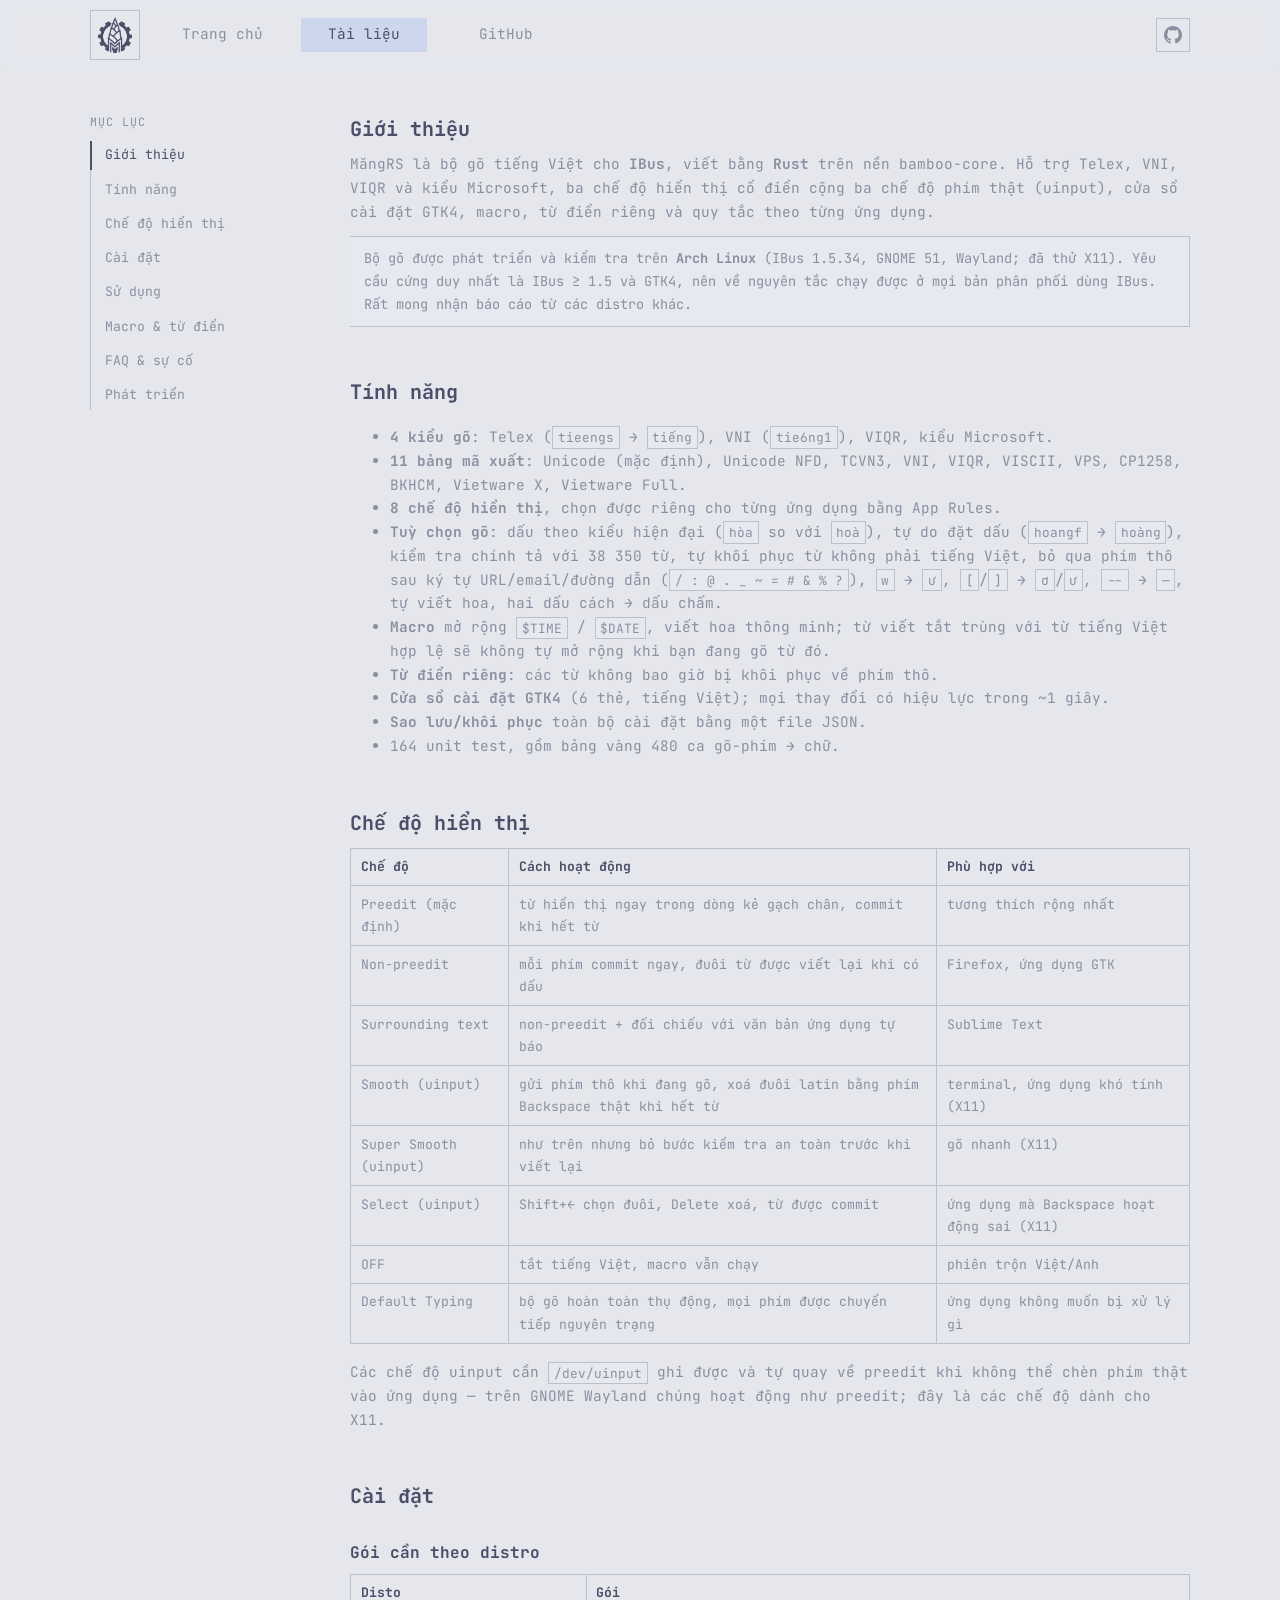
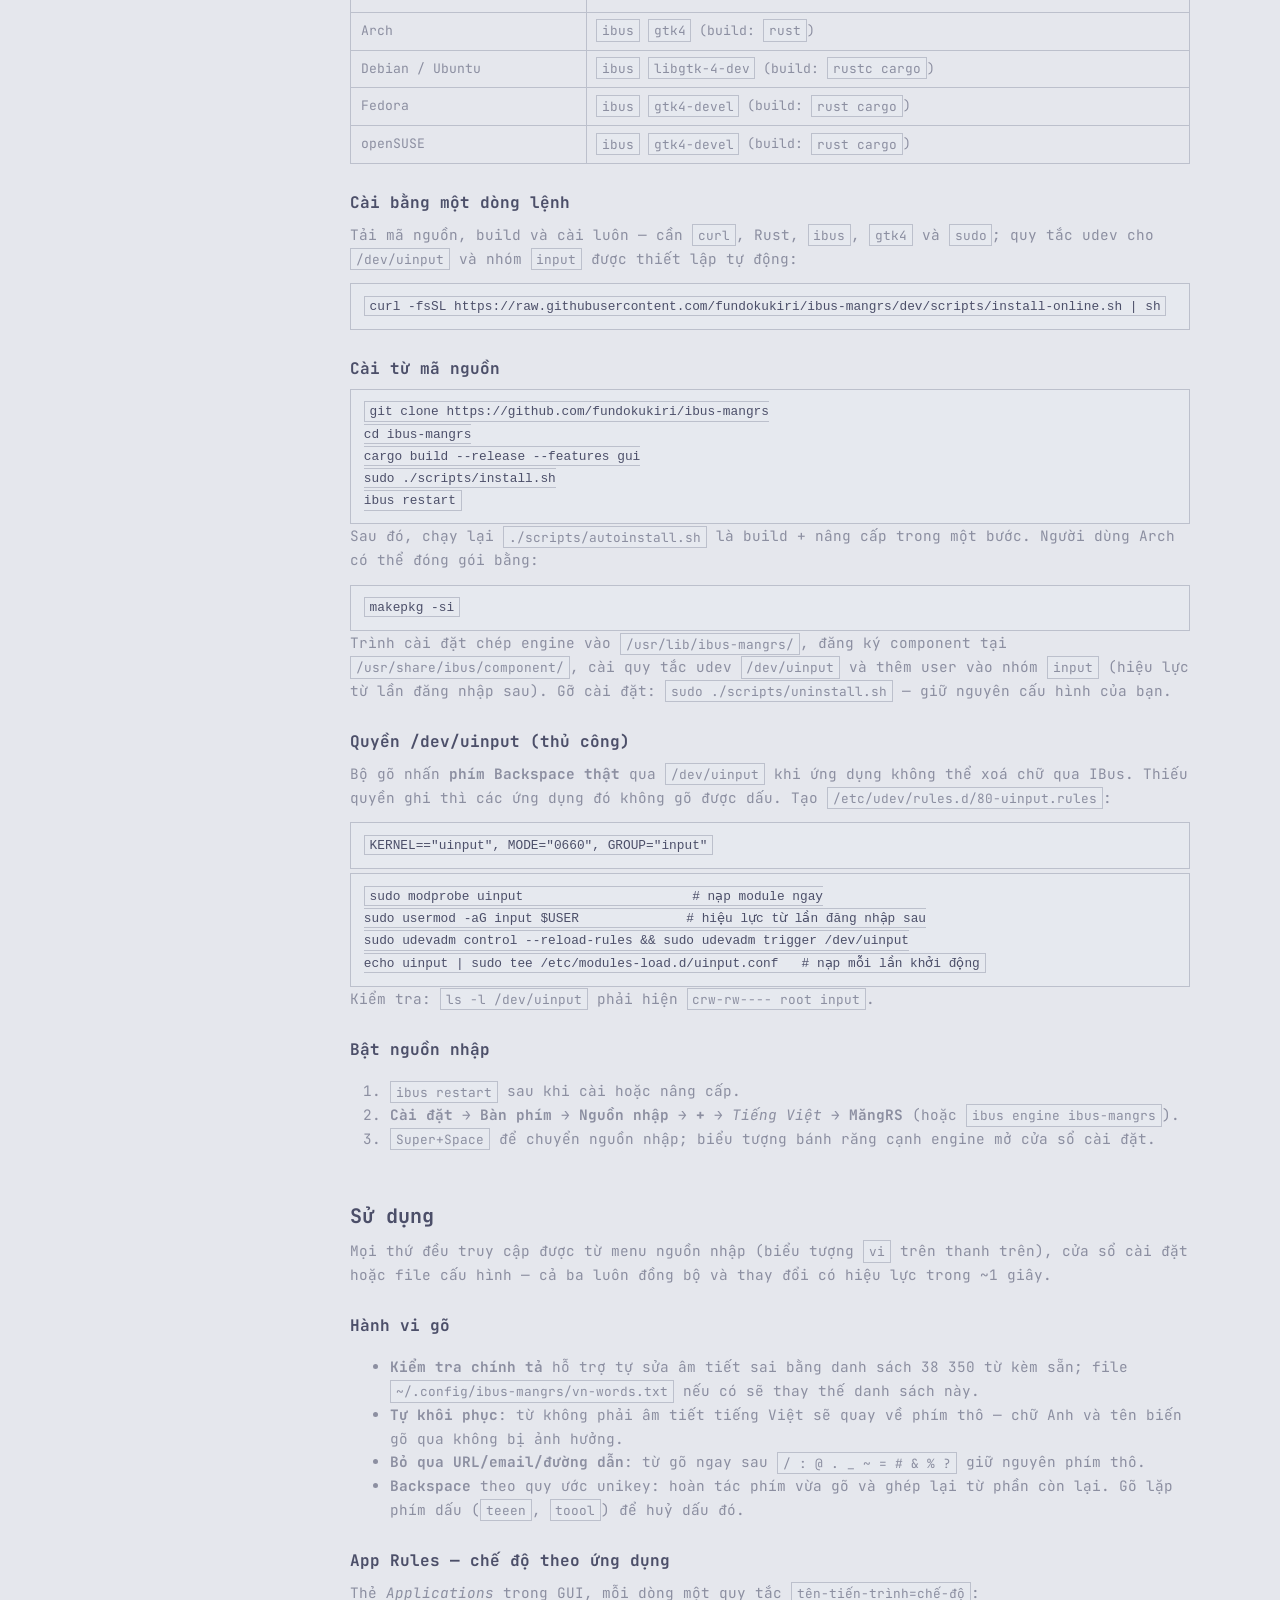
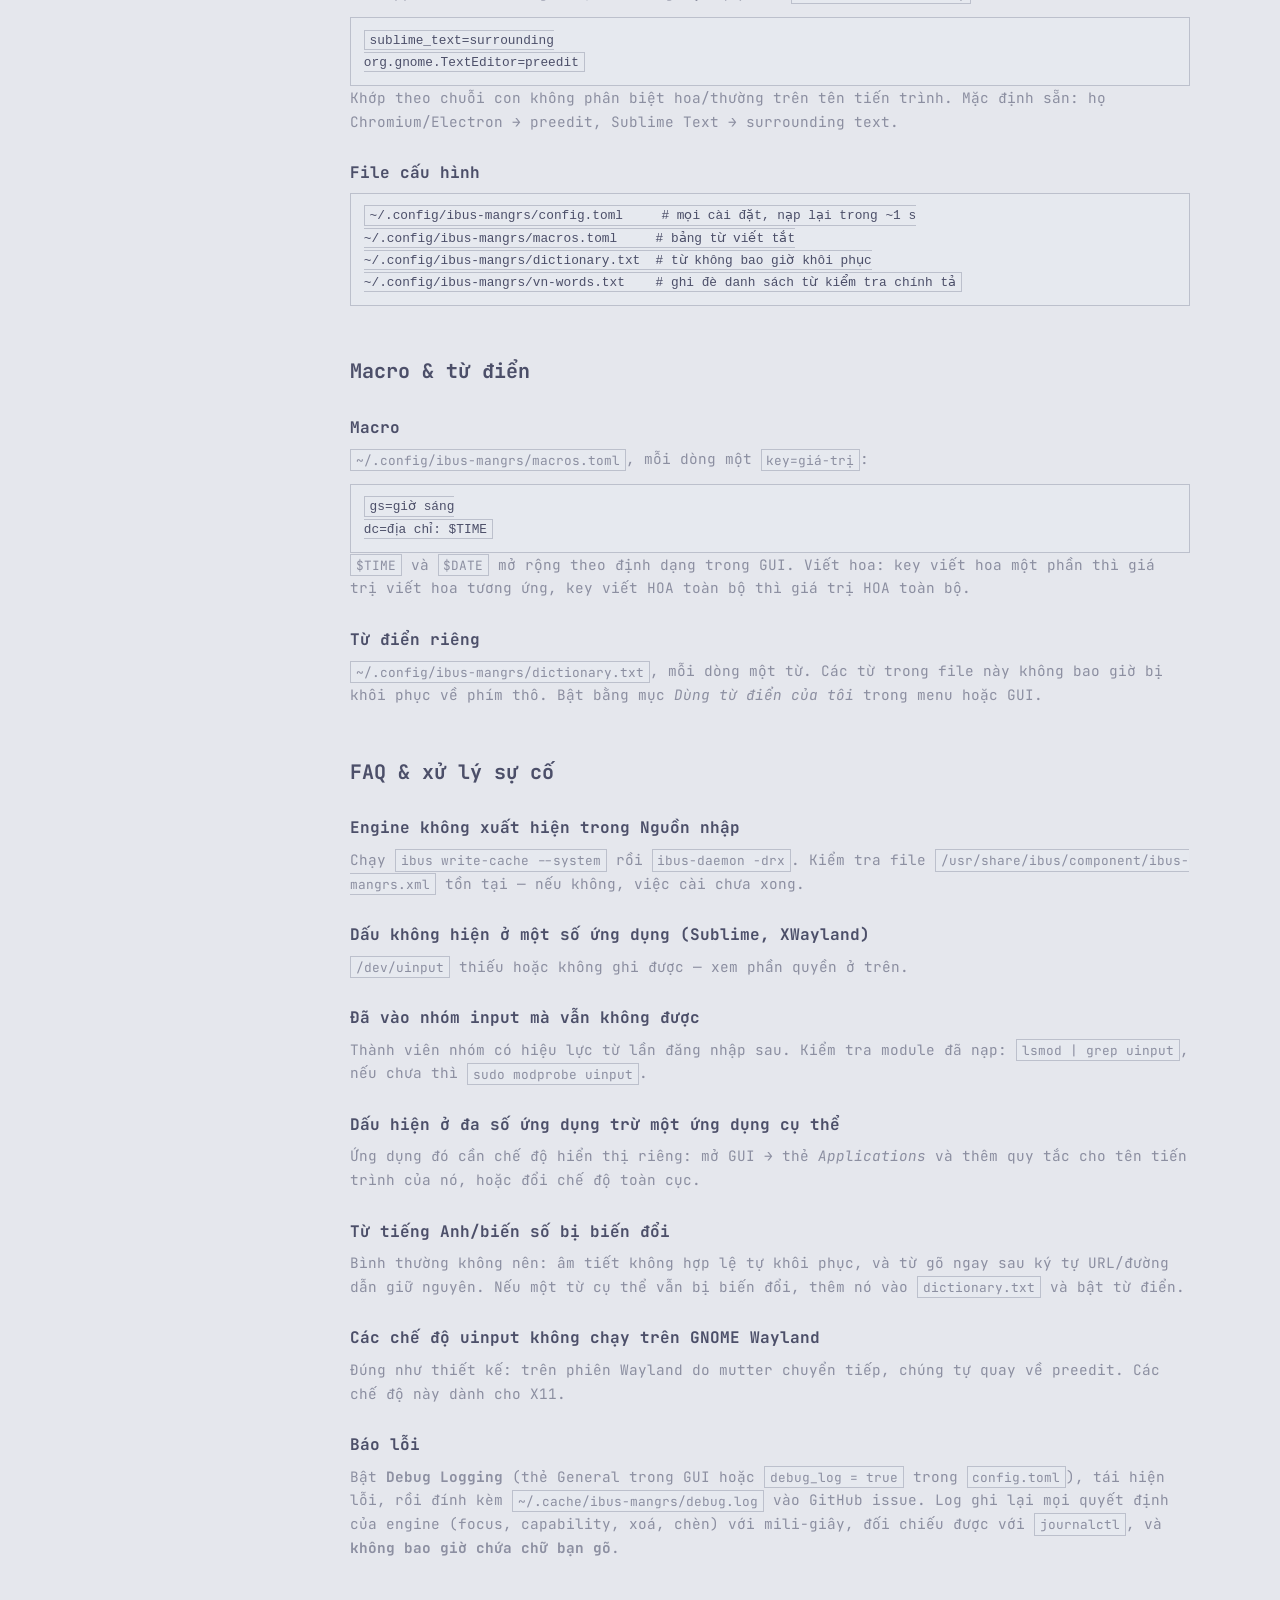
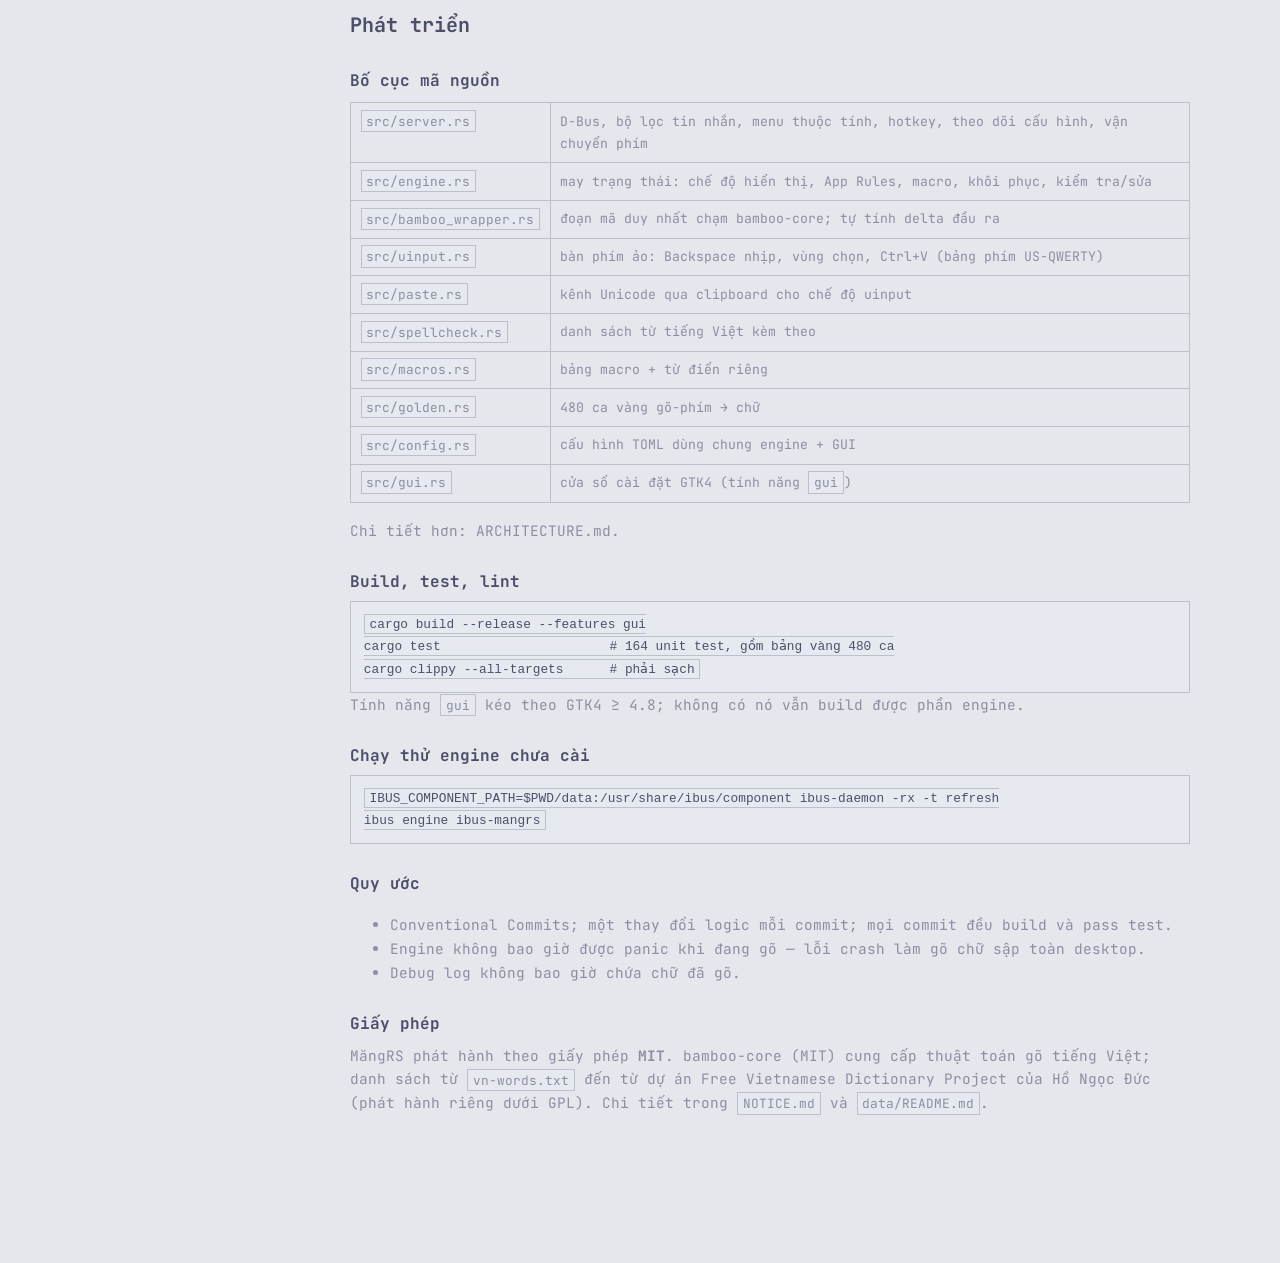
==== docs.html @ af2ea277 "Add docs page from ibus-mangrs repo documentation" ====
<!DOCTYPE html>
<html lang="vi">
<head>
  <meta charset="UTF-8">
  <meta name="viewport" content="width=device-width, initial-scale=1.0">
  <title>Tài liệu — MăngRS</title>
  <meta name="description" content="Tài liệu bộ gõ tiếng Việt MăngRS cho IBus: cài đặt, sử dụng, xử lý sự cố và phát triển.">
  <meta name="theme-color" content="#eff1f5">
  <link rel="icon" type="image/png" href="assets/img/mangrs-mark.png">
  <link rel="preconnect" href="https://fonts.googleapis.com">
  <link rel="preconnect" href="https://fonts.gstatic.com" crossorigin>
  <link href="https://fonts.googleapis.com/css2?family=JetBrains+Mono:wght@400;500;600;700&display=swap" rel="stylesheet">
  <link rel="stylesheet" href="assets/css/styles.css?v=20261031">
  <script>
    (function () {
      try {
        const key = "mangrs-theme";
        const saved = localStorage.getItem(key);
        const themes = ["tokyo-night", "catppuccin-mocha", "gruvbox", "nord", "rose-pine", "catppuccin-latte"];
        let theme = saved || "catppuccin-latte";
        if (!themes.includes(theme)) theme = "catppuccin-latte";
        document.documentElement.classList.add("js");
        document.documentElement.setAttribute("data-theme", theme);
        const meta = document.querySelector('meta[name="theme-color"]');
        const map = { "tokyo-night": "#20232b", "catppuccin-mocha": "#1e1e2e", "gruvbox": "#282828", "nord": "#2e3440", "rose-pine": "#191724", "catppuccin-latte": "#eff1f5" };
        if (meta) meta.setAttribute("content", map[theme] || "#eff1f5");
      } catch (e) { }
    })();
  </script>
  <style>
    .docs-body {
      display: grid;
      grid-template-columns: 220px minmax(0, 1fr);
      gap: 2.5rem;
      align-items: start;
    }

    .docs-toc {
      position: sticky;
      top: 5.5rem;
      font-size: 0.82rem;
    }

    .docs-toc-title {
      margin: 0 0 0.6rem;
      color: var(--muted);
      font-size: 0.72rem;
      text-transform: uppercase;
      letter-spacing: 0.08em;
    }

    .docs-toc ul {
      list-style: none;
      margin: 0;
      padding: 0;
      display: grid;
      gap: 0.35rem;
      border-left: 1px solid var(--border);
    }

    .docs-toc a {
      display: block;
      padding: 0.2rem 0 0.2rem 0.8rem;
      color: var(--muted);
      text-decoration: none;
      border-left: 2px solid transparent;
      margin-left: -1px;
    }

    .docs-toc a:hover,
    .docs-toc a.active {
      color: var(--text);
      border-left-color: var(--text);
    }

    .docs-content {
      min-width: 0;
    }

    .docs-content section {
      margin: 0 0 3rem;
      scroll-margin-top: 5rem;
    }

    .docs-content h2 {
      margin: 0 0 0.4rem;
      font-size: 1.25rem;
    }

    .docs-content h3 {
      margin: 1.6rem 0 0.4rem;
      font-size: 1rem;
    }

    .docs-content p {
      margin: 0 0 0.8rem;
      color: var(--muted);
      font-size: 0.9rem;
      line-height: 1.65;
    }

    .docs-content li {
      color: var(--muted);
      font-size: 0.9rem;
      line-height: 1.65;
    }

    .docs-content strong { color: var(--text); }
    .docs-content code {
      font-family: inherit;
      font-size: 0.8rem;
      padding: 0.1rem 0.3rem;
      border: 1px solid var(--border);
      background: var(--surface);
    }

    .docs-table {
      width: 100%;
      border-collapse: collapse;
      font-size: 0.82rem;
      margin: 0.5rem 0 1rem;
    }

    .docs-table th,
    .docs-table td {
      border: 1px solid var(--border);
      padding: 0.45rem 0.6rem;
      text-align: left;
      vertical-align: top;
    }

    .docs-table th { color: var(--text); }
    .docs-table td { color: var(--muted); }

    .docs-note {
      border: 1px solid var(--border);
      border-left: 3px solid var(--text);
      background: var(--surface);
      padding: 0.6rem 0.9rem;
      font-size: 0.85rem;
      color: var(--muted);
      margin: 0.5rem 0 1rem;
    }

    @media (max-width: 860px) {
      .docs-body { grid-template-columns: 1fr; }
      .docs-toc { position: static; }
    }
  </style>
</head>

<body>
  <header class="hero-header">
    <div class="hero-container header-row">
      <div class="header-left">
        <a class="logo-square" href="index.html" aria-label="MăngRS home">
          <span class="logo-mark" role="img" aria-label="MăngRS logo"></span>
        </a>
        <nav class="hero-nav mono">
          <a href="index.html">Trang chủ</a>
          <a href="docs.html" class="active">Tài liệu</a>
          <a href="https://github.com/fundokukiri/ibus-mangrs" target="_blank" rel="noopener">GitHub</a>
        </nav>
      </div>
      <div class="header-right">
        <a class="icon-btn" href="https://github.com/fundokukiri/ibus-mangrs" target="_blank" rel="noopener" aria-label="GitHub">
          <svg width="18" height="18" viewBox="0 0 24 24" fill="currentColor">
            <path d="M12 0c-6.626 0-12 5.373-12 12 0 5.302 3.438 9.8 8.207 11.387.599.111.793-.261.793-.577v-2.234c-3.338.726-4.033-1.416-4.033-1.416-.546-1.387-1.333-1.756-1.333-1.756-1.089-.745.083-.729.083-.729 1.205.084 1.839 1.237 1.839 1.237 1.07 1.834 2.807 1.304 3.492.997.107-.775.418-1.305.762-1.604-2.665-.305-5.467-1.334-5.467-5.931 0-1.311.469-2.381 1.236-3.221-.124-.303-.535-1.524.117-3.176 0 0 1.008-.322 3.301 1.23.957-.266 1.983-.399 3.003-.404 1.02.005 2.047.138 3.006.404 2.291-1.552 3.297-1.23 3.297-1.23.653 1.653.242 2.874.118 3.176.77.84 1.235 1.911 1.235 3.221 0 4.609-2.807 5.624-5.479 5.921.43.372.823 1.102.823 2.222v3.293c0 .319.192.694.801.576 4.765-1.589 8.199-6.086 8.199-11.386 0-6.627-5.373-12-12-12z"/>
          </svg>
        </a>
      </div>
    </div>
  </header>

  <main class="section">
    <div class="container docs-body">
      <aside class="docs-toc mono">
        <p class="docs-toc-title">Mục lục</p>
        <ul id="docsToc">
          <li><a href="#gioi-thieu">Giới thiệu</a></li>
          <li><a href="#tinh-nang">Tính năng</a></li>
          <li><a href="#che-do-hien-thi">Chế độ hiển thị</a></li>
          <li><a href="#cai-dat">Cài đặt</a></li>
          <li><a href="#su-dung">Sử dụng</a></li>
          <li><a href="#macro-tu-dien">Macro &amp; từ điển</a></li>
          <li><a href="#faq">FAQ &amp; sự cố</a></li>
          <li><a href="#phat-trien">Phát triển</a></li>
        </ul>
      </aside>

      <div class="docs-content">
        <section id="gioi-thieu">
          <h2>Giới thiệu</h2>
          <p>MăngRS là bộ gõ tiếng Việt cho <strong>IBus</strong>, viết bằng <strong>Rust</strong> trên nền
          <a href="https://crates.io/crates/bamboo-core" target="_blank" rel="noopener">bamboo-core</a>. Hỗ trợ Telex, VNI,
          VIQR và kiểu Microsoft, ba chế độ hiển thị cổ điển cộng ba chế độ phím thật (uinput), cửa sổ cài đặt GTK4,
          macro, từ điển riêng và quy tắc theo từng ứng dụng.</p>
          <div class="docs-note">Bộ gõ được phát triển và kiểm tra trên <strong>Arch Linux</strong> (IBus 1.5.34,
          GNOME 51, Wayland; đã thử X11). Yêu cầu cứng duy nhất là IBus ≥ 1.5 và GTK4, nên về nguyên tắc chạy được
          ở mọi bản phân phối dùng IBus. Rất mong nhận báo cáo từ các distro khác.</div>
        </section>

        <section id="tinh-nang">
          <h2>Tính năng</h2>
          <ul>
            <li><strong>4 kiểu gõ</strong>: Telex (<code>tieengs</code> → <code>tiếng</code>), VNI (<code>tie6ng1</code>), VIQR, kiểu Microsoft.</li>
            <li><strong>11 bảng mã xuất</strong>: Unicode (mặc định), Unicode NFD, TCVN3, VNI, VIQR, VISCII, VPS, CP1258, BKHCM, Vietware X, Vietware Full.</li>
            <li><strong>8 chế độ hiển thị</strong>, chọn được riêng cho từng ứng dụng bằng App Rules.</li>
            <li><strong>Tuỳ chọn gõ</strong>: dấu theo kiểu hiện đại (<code>hòa</code> so với <code>hoà</code>), tự do đặt dấu (<code>hoangf</code> → <code>hoàng</code>), kiểm tra chính tả với 38 350 từ, tự khôi phục từ không phải tiếng Việt, bỏ qua phím thô sau ký tự URL/email/đường dẫn (<code>/ : @ . _ ~ = # &amp; % ?</code>), <code>w</code> → <code>ư</code>, <code>[</code>/<code>]</code> → <code>ơ</code>/<code>ư</code>, <code>--</code> → <code>—</code>, tự viết hoa, hai dấu cách → dấu chấm.</li>
            <li><strong>Macro</strong> mở rộng <code>$TIME</code> / <code>$DATE</code>, viết hoa thông minh; từ viết tắt trùng với từ tiếng Việt hợp lệ sẽ không tự mở rộng khi bạn đang gõ từ đó.</li>
            <li><strong>Từ điển riêng</strong>: các từ không bao giờ bị khôi phục về phím thô.</li>
            <li><strong>Cửa sổ cài đặt GTK4</strong> (6 thẻ, tiếng Việt); mọi thay đổi có hiệu lực trong ~1 giây.</li>
            <li><strong>Sao lưu/khôi phục</strong> toàn bộ cài đặt bằng một file JSON.</li>
            <li>164 unit test, gồm bảng vàng 480 ca gõ-phím → chữ.</li>
          </ul>
        </section>

        <section id="che-do-hien-thi">
          <h2>Chế độ hiển thị</h2>
          <table class="docs-table">
            <tr><th>Chế độ</th><th>Cách hoạt động</th><th>Phù hợp với</th></tr>
            <tr><td>Preedit (mặc định)</td><td>từ hiển thị ngay trong dòng kẻ gạch chân, commit khi hết từ</td><td>tương thích rộng nhất</td></tr>
            <tr><td>Non-preedit</td><td>mỗi phím commit ngay, đuôi từ được viết lại khi có dấu</td><td>Firefox, ứng dụng GTK</td></tr>
            <tr><td>Surrounding text</td><td>non-preedit + đối chiếu với văn bản ứng dụng tự báo</td><td>Sublime Text</td></tr>
            <tr><td>Smooth (uinput)</td><td>gửi phím thô khi đang gõ, xoá đuôi latin bằng phím Backspace thật khi hết từ</td><td>terminal, ứng dụng khó tính (X11)</td></tr>
            <tr><td>Super Smooth (uinput)</td><td>như trên nhưng bỏ bước kiểm tra an toàn trước khi viết lại</td><td>gõ nhanh (X11)</td></tr>
            <tr><td>Select (uinput)</td><td>Shift+← chọn đuôi, Delete xoá, từ được commit</td><td>ứng dụng mà Backspace hoạt động sai (X11)</td></tr>
            <tr><td>OFF</td><td>tắt tiếng Việt, macro vẫn chạy</td><td>phiên trộn Việt/Anh</td></tr>
            <tr><td>Default Typing</td><td>bộ gõ hoàn toàn thụ động, mọi phím được chuyển tiếp nguyên trạng</td><td>ứng dụng không muốn bị xử lý gì</td></tr>
          </table>
          <p>Các chế độ uinput cần <code>/dev/uinput</code> ghi được và tự quay về preedit khi không thể chèn phím thật
          vào ứng dụng — trên GNOME Wayland chúng hoạt động như preedit; đây là các chế độ dành cho X11.</p>
        </section>

        <section id="cai-dat">
          <h2>Cài đặt</h2>

          <h3>Gói cần theo distro</h3>
          <table class="docs-table">
            <tr><th>Disto</th><th>Gói</th></tr>
            <tr><td>Arch</td><td><code>ibus</code> <code>gtk4</code> (build: <code>rust</code>)</td></tr>
            <tr><td>Debian / Ubuntu</td><td><code>ibus</code> <code>libgtk-4-dev</code> (build: <code>rustc cargo</code>)</td></tr>
            <tr><td>Fedora</td><td><code>ibus</code> <code>gtk4-devel</code> (build: <code>rust cargo</code>)</td></tr>
            <tr><td>openSUSE</td><td><code>ibus</code> <code>gtk4-devel</code> (build: <code>rust cargo</code>)</td></tr>
          </table>

          <h3>Cài bằng một dòng lệnh</h3>
          <p>Tải mã nguồn, build và cài luôn — cần <code>curl</code>, Rust, <code>ibus</code>, <code>gtk4</code> và
          <code>sudo</code>; quy tắc udev cho <code>/dev/uinput</code> và nhóm <code>input</code> được thiết lập tự động:</p>
          <pre class="install-code"><code>curl -fsSL https://raw.githubusercontent.com/fundokukiri/ibus-mangrs/dev/scripts/install-online.sh | sh</code></pre>

          <h3>Cài từ mã nguồn</h3>
          <pre class="install-code"><code>git clone https://github.com/fundokukiri/ibus-mangrs
cd ibus-mangrs
cargo build --release --features gui
sudo ./scripts/install.sh
ibus restart</code></pre>
          <p>Sau đó, chạy lại <code>./scripts/autoinstall.sh</code> là build + nâng cấp trong một bước. Người dùng Arch
          có thể đóng gói bằng:</p>
          <pre class="install-code"><code>makepkg -si</code></pre>
          <p>Trình cài đặt chép engine vào <code>/usr/lib/ibus-mangrs/</code>, đăng ký component tại
          <code>/usr/share/ibus/component/</code>, cài quy tắc udev <code>/dev/uinput</code> và thêm user vào nhóm
          <code>input</code> (hiệu lực từ lần đăng nhập sau). Gỡ cài đặt: <code>sudo ./scripts/uninstall.sh</code> —
          giữ nguyên cấu hình của bạn.</p>

          <h3>Quyền /dev/uinput (thủ công)</h3>
          <p>Bộ gõ nhấn <strong>phím Backspace thật</strong> qua <code>/dev/uinput</code> khi ứng dụng không thể xoá chữ
          qua IBus. Thiếu quyền ghi thì các ứng dụng đó không gõ được dấu. Tạo <code>/etc/udev/rules.d/80-uinput.rules</code>:</p>
          <pre class="install-code"><code>KERNEL=="uinput", MODE="0660", GROUP="input"</code></pre>
          <pre class="install-code"><code>sudo modprobe uinput                      # nạp module ngay
sudo usermod -aG input $USER              # hiệu lực từ lần đăng nhập sau
sudo udevadm control --reload-rules && sudo udevadm trigger /dev/uinput
echo uinput | sudo tee /etc/modules-load.d/uinput.conf   # nạp mỗi lần khởi động</code></pre>
          <p>Kiểm tra: <code>ls -l /dev/uinput</code> phải hiện <code>crw-rw---- root input</code>.</p>

          <h3>Bật nguồn nhập</h3>
          <ol>
            <li><code>ibus restart</code> sau khi cài hoặc nâng cấp.</li>
            <li><strong>Cài đặt → Bàn phím → Nguồn nhập → +</strong> → <em>Tiếng Việt</em> → <strong>MăngRS</strong>
            (hoặc <code>ibus engine ibus-mangrs</code>).</li>
            <li><code>Super+Space</code> để chuyển nguồn nhập; biểu tượng bánh răng cạnh engine mở cửa sổ cài đặt.</li>
          </ol>
        </section>

        <section id="su-dung">
          <h2>Sử dụng</h2>
          <p>Mọi thứ đều truy cập được từ menu nguồn nhập (biểu tượng <code>vi</code> trên thanh trên), cửa sổ cài đặt
          hoặc file cấu hình — cả ba luôn đồng bộ và thay đổi có hiệu lực trong ~1 giây.</p>

          <h3>Hành vi gõ</h3>
          <ul>
            <li><strong>Kiểm tra chính tả</strong> hỗ trợ tự sửa âm tiết sai bằng danh sách 38 350 từ kèm sẵn; file
            <code>~/.config/ibus-mangrs/vn-words.txt</code> nếu có sẽ thay thế danh sách này.</li>
            <li><strong>Tự khôi phục</strong>: từ không phải âm tiết tiếng Việt sẽ quay về phím thô — chữ Anh và tên
            biến gõ qua không bị ảnh hưởng.</li>
            <li><strong>Bỏ qua URL/email/đường dẫn</strong>: từ gõ ngay sau <code>/ : @ . _ ~ = # &amp; % ?</code> giữ nguyên phím thô.</li>
            <li><strong>Backspace</strong> theo quy ước unikey: hoàn tác phím vừa gõ và ghép lại từ phần còn lại.
            Gõ lặp phím dấu (<code>teeen</code>, <code>toool</code>) để huỷ dấu đó.</li>
          </ul>

          <h3>App Rules — chế độ theo ứng dụng</h3>
          <p>Thẻ <em>Applications</em> trong GUI, mỗi dòng một quy tắc <code>tên-tiến-trình=chế-độ</code>:</p>
          <pre class="install-code"><code>sublime_text=surrounding
org.gnome.TextEditor=preedit</code></pre>
          <p>Khớp theo chuỗi con không phân biệt hoa/thường trên tên tiến trình. Mặc định sẵn: họ Chromium/Electron →
          preedit, Sublime Text → surrounding text.</p>

          <h3>File cấu hình</h3>
          <pre class="install-code"><code>~/.config/ibus-mangrs/config.toml     # mọi cài đặt, nạp lại trong ~1 s
~/.config/ibus-mangrs/macros.toml     # bảng từ viết tắt
~/.config/ibus-mangrs/dictionary.txt  # từ không bao giờ khôi phục
~/.config/ibus-mangrs/vn-words.txt    # ghi đè danh sách từ kiểm tra chính tả</code></pre>
        </section>

        <section id="macro-tu-dien">
          <h2>Macro &amp; từ điển</h2>
          <h3>Macro</h3>
          <p><code>~/.config/ibus-mangrs/macros.toml</code>, mỗi dòng một <code>key=giá-trị</code>:</p>
          <pre class="install-code"><code>gs=giờ sáng
dc=địa chỉ: $TIME</code></pre>
          <p><code>$TIME</code> và <code>$DATE</code> mở rộng theo định dạng trong GUI. Viết hoa: key viết hoa một phần
          thì giá trị viết hoa tương ứng, key viết HOA toàn bộ thì giá trị HOA toàn bộ.</p>
          <h3>Từ điển riêng</h3>
          <p><code>~/.config/ibus-mangrs/dictionary.txt</code>, mỗi dòng một từ. Các từ trong file này không bao giờ bị
          khôi phục về phím thô. Bật bằng mục <em>Dùng từ điển của tôi</em> trong menu hoặc GUI.</p>
        </section>

        <section id="faq">
          <h2>FAQ &amp; xử lý sự cố</h2>

          <h3>Engine không xuất hiện trong Nguồn nhập</h3>
          <p>Chạy <code>ibus write-cache --system</code> rồi <code>ibus-daemon -drx</code>. Kiểm tra file
          <code>/usr/share/ibus/component/ibus-mangrs.xml</code> tồn tại — nếu không, việc cài chưa xong.</p>

          <h3>Dấu không hiện ở một số ứng dụng (Sublime, XWayland)</h3>
          <p><code>/dev/uinput</code> thiếu hoặc không ghi được — xem phần quyền ở trên.</p>

          <h3>Đã vào nhóm input mà vẫn không được</h3>
          <p>Thành viên nhóm có hiệu lực từ lần đăng nhập sau. Kiểm tra module đã nạp: <code>lsmod | grep uinput</code>,
          nếu chưa thì <code>sudo modprobe uinput</code>.</p>

          <h3>Dấu hiện ở đa số ứng dụng trừ một ứng dụng cụ thể</h3>
          <p>Ứng dụng đó cần chế độ hiển thị riêng: mở GUI → thẻ <em>Applications</em> và thêm quy tắc cho tên tiến trình
          của nó, hoặc đổi chế độ toàn cục.</p>

          <h3>Từ tiếng Anh/biến số bị biến đổi</h3>
          <p>Bình thường không nên: âm tiết không hợp lệ tự khôi phục, và từ gõ ngay sau ký tự URL/đường dẫn giữ nguyên.
          Nếu một từ cụ thể vẫn bị biến đổi, thêm nó vào <code>dictionary.txt</code> và bật từ điển.</p>

          <h3>Các chế độ uinput không chạy trên GNOME Wayland</h3>
          <p>Đúng như thiết kế: trên phiên Wayland do mutter chuyển tiếp, chúng tự quay về preedit. Các chế độ này dành
          cho X11.</p>

          <h3>Báo lỗi</h3>
          <p>Bật <strong>Debug Logging</strong> (thẻ General trong GUI hoặc <code>debug_log = true</code> trong
          <code>config.toml</code>), tái hiện lỗi, rồi đính kèm <code>~/.cache/ibus-mangrs/debug.log</code> vào
          <a href="https://github.com/fundokukiri/ibus-mangrs/issues" target="_blank" rel="noopener">GitHub issue</a>.
          Log ghi lại mọi quyết định của engine (focus, capability, xoá, chèn) với mili-giây, đối chiếu được với
          <code>journalctl</code>, và <strong>không bao giờ chứa chữ bạn gõ</strong>.</p>
        </section>

        <section id="phat-trien">
          <h2>Phát triển</h2>

          <h3>Bố cục mã nguồn</h3>
          <table class="docs-table">
            <tr><td><code>src/server.rs</code></td><td>D-Bus, bộ lọc tin nhắn, menu thuộc tính, hotkey, theo dõi cấu hình, vận chuyển phím</td></tr>
            <tr><td><code>src/engine.rs</code></td><td>may trạng thái: chế độ hiển thị, App Rules, macro, khôi phục, kiểm tra/sửa</td></tr>
            <tr><td><code>src/bamboo_wrapper.rs</code></td><td>đoạn mã duy nhất chạm bamboo-core; tự tính delta đầu ra</td></tr>
            <tr><td><code>src/uinput.rs</code></td><td>bàn phím ảo: Backspace nhịp, vùng chọn, Ctrl+V (bảng phím US-QWERTY)</td></tr>
            <tr><td><code>src/paste.rs</code></td><td>kênh Unicode qua clipboard cho chế độ uinput</td></tr>
            <tr><td><code>src/spellcheck.rs</code></td><td>danh sách từ tiếng Việt kèm theo</td></tr>
            <tr><td><code>src/macros.rs</code></td><td>bảng macro + từ điển riêng</td></tr>
            <tr><td><code>src/golden.rs</code></td><td>480 ca vàng gõ-phím → chữ</td></tr>
            <tr><td><code>src/config.rs</code></td><td>cấu hình TOML dùng chung engine + GUI</td></tr>
            <tr><td><code>src/gui.rs</code></td><td>cửa sổ cài đặt GTK4 (tính năng <code>gui</code>)</td></tr>
          </table>
          <p>Chi tiết hơn: <a href="https://github.com/fundokukiri/ibus-mangrs/blob/master/ARCHITECTURE.md" target="_blank" rel="noopener">ARCHITECTURE.md</a>.</p>

          <h3>Build, test, lint</h3>
          <pre class="install-code"><code>cargo build --release --features gui
cargo test                      # 164 unit test, gồm bảng vàng 480 ca
cargo clippy --all-targets      # phải sạch</code></pre>
          <p>Tính năng <code>gui</code> kéo theo GTK4 ≥ 4.8; không có nó vẫn build được phần engine.</p>

          <h3>Chạy thử engine chưa cài</h3>
          <pre class="install-code"><code>IBUS_COMPONENT_PATH=$PWD/data:/usr/share/ibus/component ibus-daemon -rx -t refresh
ibus engine ibus-mangrs</code></pre>

          <h3>Quy ước</h3>
          <ul>
            <li>Conventional Commits; một thay đổi logic mỗi commit; mọi commit đều build và pass test.</li>
            <li>Engine không bao giờ được panic khi đang gõ — lỗi crash làm gõ chữ sập toàn desktop.</li>
            <li>Debug log không bao giờ chứa chữ đã gõ.</li>
          </ul>

          <h3>Giấy phép</h3>
          <p>MăngRS phát hành theo giấy phép <strong>MIT</strong>. bamboo-core (MIT) cung cấp thuật toán gõ tiếng Việt;
          danh sách từ <code>vn-words.txt</code> đến từ dự án Free Vietnamese Dictionary Project của Hồ Ngọc Đức
          (phát hành riêng dưới GPL). Chi tiết trong <code>NOTICE.md</code> và <code>data/README.md</code>.</p>
        </section>
      </div>
    </div>
  </main>

  <script>
    (function () {
      // Nút copy cho các khối lệnh (giống index.html)
      var COPY = "Sao chép", COPIED = "Đã sao chép!";
      document.querySelectorAll(".install-code").forEach(function (pre) {
        var wrapper = document.createElement("div");
        wrapper.className = "install-code-wrap";
        pre.parentNode.insertBefore(wrapper, pre);
        wrapper.appendChild(pre);
        var btn = document.createElement("button");
        btn.type = "button";
        btn.className = "copy-btn";
        btn.setAttribute("aria-label", "Sao chép lệnh");
        btn.innerHTML =
          '<svg viewBox="0 0 16 16" width="13" height="13" aria-hidden="true" fill="none" stroke="currentColor" stroke-width="1.5"><rect x="5" y="5" width="8" height="8" rx="1.5"/><path d="M11 5V4a1.5 1.5 0 0 0-1.5-1.5h-6A1.5 1.5 0 0 0 2 4v6A1.5 1.5 0 0 0 3.5 11.5H4"/></svg>' +
          '<span class="copy-label">' + COPY + "</span>";
        wrapper.appendChild(btn);
        btn.addEventListener("click", function () {
          var code = pre.querySelector("code");
          var done = function () {
            btn.classList.add("copied");
            var label = btn.querySelector(".copy-label");
            if (label) label.textContent = COPIED;
            clearTimeout(btn._t);
            btn._t = setTimeout(function () {
              btn.classList.remove("copied");
              if (label) label.textContent = COPY;
            }, 2000);
          };
          if (navigator.clipboard && navigator.clipboard.writeText) {
            navigator.clipboard.writeText(code.innerText).then(done, done);
          } else {
            var r = document.createRange();
            r.selectNodeContents(code);
            var sel = window.getSelection();
            sel.removeAllRanges();
            sel.addRange(r);
            document.execCommand("copy");
            sel.removeAllRanges();
            done();
          }
        });
      });

      // Đánh dấu mục đang đọc trong mục lục
      var links = Array.prototype.slice.call(document.querySelectorAll("#docsToc a"));
      var sections = links.map(function (a) {
        return document.querySelector(a.getAttribute("href"));
      });
      var highlight = function () {
        var idx = 0;
        sections.forEach(function (s, i) {
          if (s && s.getBoundingClientRect().top < 120) idx = i;
        });
        links.forEach(function (a, i) {
          a.classList.toggle("active", i === idx);
        });
      };
      window.addEventListener("scroll", highlight, { passive: true });
      highlight();

      // Đồng bộ theme
      var meta = document.querySelector('meta[name="theme-color"]');
      var map = { "tokyo-night": "#20232b", "catppuccin-mocha": "#1e1e2e", "gruvbox": "#282828", "nord": "#2e3440", "rose-pine": "#191724", "catppuccin-latte": "#eff1f5" };
      try {
        var t = localStorage.getItem("mangrs-theme") || "catppuccin-latte";
        if (map[t]) { document.documentElement.setAttribute("data-theme", t); if (meta) meta.setAttribute("content", map[t]); }
      } catch (e) {}
    })();
  </script>
</body>
</html>
---- assets/css/styles.css ----
:root {
  --bg: #eff1f5;     
  --fg: #4c4f69;    
  --muted: #8c8fa1;   
  --accent: #1e66f5;  
  --logo: #4c4f69;
  --border: #bcc0cc;  
  --card: #e6e9ef;   
  --surface: #e6e9ef; 
  --field-bg: #e6e9ef;
  --field-dim: #a0b6e4;
  --field-mid: #6491ec;
  --field-lit: #1e66f5;
  --field-hover: #1750bf;
  --field-crest: #103887;
}

[data-theme="catppuccin-mocha"] {
  --bg: #1e1e2e;
  --fg: #cdd6f4;
  --muted: #a6adc8;
  --accent: #89b4fa;
  --logo: #89b4fa;
  --border: #313244;
  --card: #181825;
  --surface: #1e1e2e;
  --field-bg: #101019;
  --field-dim: #34415c;
  --field-mid: #5b76a4;
  --field-lit: #89b4fa;
  --field-hover: #accafc;
  --field-crest: #d2e2fd;
}

[data-theme="gruvbox"] {
  --bg: #282828;
  --fg: #ebdbb2;
  --muted: #a89984;
  --accent: #fabd2f;
  --logo: #fabd2f;
  --border: #3c3836;
  --card: #32302f;
  --surface: #282828;
  --field-bg: #1b1b1b;
  --field-dim: #4d3f25;
  --field-mid: #806526;
  --field-lit: #fabd2f;
  --field-hover: #ffd166;
  --field-crest: #ffe8a3;
}

[data-theme="nord"] {
  --bg: #2e3440;
  --fg: #eceff4;
  --muted: #d8dee9;
  --accent: #88c0d0;
  --logo: #88c0d0;
  --border: #3b4252;
  --card: #3b4252;
  --surface: #2e3440;
  --field-bg: #191c23;
  --field-dim: #384452;
  --field-mid: #596e85;
  --field-lit: #88c0d0;
  --field-hover: #b8d9e6;
  --field-crest: #e5f4fa;
}

[data-theme="rose-pine"] {
  --bg: #191724;
  --fg: #e0def4;
  --muted: #908caa;
  --accent: #ea9a97;
  --logo: #ea9a97;
  --border: #26233a;
  --card: #1f1d2e;
  --surface: #191724;
  --field-bg: #14121f;
  --field-dim: #4a3347;
  --field-mid: #8a5565;
  --field-lit: #ea9a97;
  --field-hover: #f5bdb9;
  --field-crest: #fbe1df;
}

[data-theme="tokyo-night"] {
  --bg: #20232b;
  --fg: #c0caf5;
  --muted: #9aa5ce;
  --accent: #7aa2f7;
  --logo: #7aa2f7;
  --border: #292e42;
  --card: #1a1d27;
  --surface: #20232b;
  --field-bg: #16161e;
  --field-dim: #31405e;
  --field-mid: #5a76ab;
  --field-lit: #7aa2f7;
  --field-hover: #aec6fb;
  --field-crest: #d6e1fd;
}

[data-theme="catppuccin-latte"] {
--bg: #eff1f5;     
  --fg: #4c4f69;    
  --muted: #8c8fa1;   
  --accent: #1e66f5;  
  --logo: #4c4f69;
  --border: #bcc0cc;  
  --card: #e6e9ef;   
  --surface: #e6e9ef; 
  --field-bg: #e6e9ef;
  --field-dim: #a0b6e4;
  --field-mid: #6491ec;
  --field-lit: #1e66f5;
  --field-hover: #1750bf;
  --field-crest: #103887;
}

* {
  box-sizing: border-box;
}

html {
  scroll-behavior: smooth;
}

body {
  margin: 0;
  font-family: "JetBrains Mono", ui-monospace, SFMono-Regular, Menlo, Monaco, Consolas, monospace;
  background: var(--bg);
  color: var(--fg);
  line-height: 1.7;
  text-rendering: optimizeLegibility;
  -webkit-font-smoothing: antialiased;
  -webkit-user-select: none;  
  user-select: none;
}

img {
  max-width: 100%;
  display: block;
}

a {
  color: inherit;
  text-decoration: none;
}

button {
  font: inherit;
  color: inherit;
}

.mono {
  font-family: "JetBrains Mono", monospace;
}

.sr-only {
  position: absolute;
  width: 1px;
  height: 1px;
  padding: 0;
  margin: -1px;
  overflow: hidden;
  clip: rect(0, 0, 0, 0);
  border: 0;
}

.hero-section {
  position: relative;
  min-height: 100vh;
  min-height: 100svh;
  display: flex;
  flex-direction: column;
  background: var(--field-bg, var(--bg));
  border-bottom: 1px solid var(--border);
}

.hero-field-canvas {
  position: absolute;
  inset: 0;
  z-index: 0;
  width: 100%;
  height: 100%;
  pointer-events: none;
}

.hero-section::after {
  content: "";
  position: absolute;
  inset: 0;
  z-index: 0;
  pointer-events: none;
  background:
    radial-gradient(ellipse 62% 52% at 50% 47%, color-mix(in srgb, var(--field-bg) 58%, transparent) 0%, transparent 72%),
    linear-gradient(to bottom, var(--field-bg) 0%, color-mix(in srgb, var(--field-bg) 45%, transparent) 7%, transparent 16%);
}

.hero-header {
  position: fixed;
  top: 0;
  left: 0;
  right: 0;
  z-index: 100;
  padding: 0.6rem 0;
  background: transparent;
  backdrop-filter: blur(6px);
  -webkit-backdrop-filter: blur(6px);
  transition: background 180ms ease, box-shadow 180ms ease;
}

.hero-header.is-scrolled {
  background: color-mix(in srgb, var(--bg) 88%, transparent);
  box-shadow: 0 1px 0 color-mix(in srgb, var(--border) 70%, transparent);
}

.hero-container {
  width: min(1100px, 100% - 2rem);
  margin: 0 auto;
}

.header-row {
  display: flex;
  align-items: center;
  justify-content: space-between;
  gap: 1rem;
  flex-wrap: wrap;
}

.header-left {
  display: flex;
  align-items: center;
  gap: 1.2rem;
}

.logo-square {
  width: 50px;
  height: 50px;
  border: 1px solid var(--border);
  background: transparent;
  display: flex;
  align-items: center;
  justify-content: center;
  padding: 6px;
  transition: background 150ms ease, border-color 150ms ease;
}

.logo-square:hover {
  border-color: var(--accent);
  background: color-mix(in srgb, var(--accent) 10%, transparent);
}

.logo-mark {
  display: block;
  width: 100%;
  height: 100%;
  background-color: var(--logo, var(--fg));
  -webkit-mask: url("../img/mangrs-mark.png") center / contain no-repeat;
  mask: url("../img/mangrs-mark.png") center / contain no-repeat;
  transition: background-color 300ms ease;
}

.hero-nav {
  display: flex;
  gap: 1rem;
  font-size: 0.9rem;
}

.hero-nav a {
  color: var(--muted);
  transition: color 150ms ease, background 150ms ease;
  padding: 0.3rem 0.4rem;
  width: 14ch;
  flex-shrink: 0;
  text-align: center;
  overflow: hidden;
  white-space: nowrap;
}

.hero-nav a:hover {
  color: var(--fg);
  background: color-mix(in srgb, var(--accent) 10%, transparent);
}

.hero-nav a.active {
  color: var(--fg);
  background: color-mix(in srgb, var(--accent) 12%, transparent);
}

.header-right {
  display: flex;
  align-items: center;
  gap: 0.6rem;
  flex-wrap: wrap;
}

.icon-btn.nav-toggle {
  display: none;
  cursor: pointer;
}

.nav-toggle-bars {
  display: flex;
  flex-direction: column;
  justify-content: center;
  gap: 4px;
  width: 18px;
  height: 18px;
}

.nav-toggle-bars span {
  display: block;
  width: 100%;
  height: 2px;
  background: currentColor;
  transition: transform 180ms ease, opacity 180ms ease;
}

.nav-toggle[aria-expanded="true"] .nav-toggle-bars span:nth-child(1) {
  transform: translateY(6px) rotate(45deg);
}

.nav-toggle[aria-expanded="true"] .nav-toggle-bars span:nth-child(2) {
  opacity: 0;
}

.nav-toggle[aria-expanded="true"] .nav-toggle-bars span:nth-child(3) {
  transform: translateY(-6px) rotate(-45deg);
}

.mobile-nav {
  display: none;
}

.icon-btn {
  width: 34px;
  height: 34px;
  border: 1px solid var(--border);
  background: transparent;
  display: flex;
  align-items: center;
  justify-content: center;
  color: var(--muted);
  cursor: pointer;
  transition: color 150ms ease, border-color 150ms ease, background 150ms ease, transform 120ms ease;
}

.icon-btn:hover {
  color: var(--fg);
  border-color: var(--accent);
  background: color-mix(in srgb, var(--accent) 10%, transparent);
}

.icon-btn:active {
  transform: scale(0.94);
}

.lang-picker {
  position: relative;
  display: inline-flex;
}

.lang-menu {
  position: absolute;
  top: calc(100% + 0.45rem);
  right: 0;
  z-index: 120;
  min-width: 12.5rem;
  padding: 0.3rem;
  background: var(--bg);
  border: 1px solid var(--border);
  box-shadow: 0 14px 30px rgba(0, 0, 0, 0.22);
}

.lang-menu[hidden] {
  display: none;
}

.lang-option {
  display: flex;
  align-items: center;
  justify-content: flex-start;
  gap: 0.55rem;
  width: 100%;
  padding: 0.55rem 0.65rem;
  border: 1px solid transparent;
  background: transparent;
  color: var(--muted);
  font: inherit;
  text-align: left;
  cursor: pointer;
  transition: color 150ms ease, border-color 150ms ease, background 150ms ease;
}

.lang-flag {
  width: 20px;
  height: 14px;
  flex: 0 0 auto;
  display: inline-flex;
  border: 1px solid color-mix(in srgb, var(--border) 80%, transparent);
  background: var(--surface);
  overflow: hidden;
}

.lang-flag svg {
  width: 100%;
  height: 100%;
  display: block;
}

.lang-option-body {
  display: flex;
  flex-direction: column;
  gap: 0.1rem;
  min-width: 0;
}

.lang-option-name {
  line-height: 1.15;
}

.lang-option-sub {
  color: var(--muted);
  font-size: 0.58rem;
  line-height: 1.1;
  letter-spacing: 0.02em;
}

.lang-option::after {
  content: "";
  flex: 0 0 auto;
  margin-left: auto;
  width: 7px;
  height: 7px;
  border: 1px solid currentColor;
  opacity: 0.35;
}

.lang-option:hover,
.lang-option:focus-visible {
  color: var(--fg);
  border-color: var(--border);
  background: color-mix(in srgb, var(--accent) 10%, transparent);
  outline: none;
}

.lang-option[aria-checked="true"] {
  color: var(--accent);
  border-color: color-mix(in srgb, var(--accent) 45%, transparent);
  background: color-mix(in srgb, var(--accent) 12%, transparent);
}

.lang-option[aria-checked="true"]::after {
  background: currentColor;
  opacity: 1;
}

.lang-hint {
  position: absolute;
  top: var(--lang-hint-top, calc(100% + 0.5rem));
  right: max(1rem, calc((100% - 1100px) / 2));
  z-index: 121;
  width: min(19rem, calc(100vw - 2rem));
  padding: 0.65rem 0.75rem;
  background: var(--bg);
  border: 1px solid var(--accent);
  box-shadow: 0 14px 30px rgba(0, 0, 0, 0.24);
  color: var(--fg);
  font-size: 0.72rem;
  line-height: 1.5;
  text-align: left;
  pointer-events: none;
  opacity: 0;
  transform: translateY(-4px);
  transition: opacity 200ms ease, transform 200ms ease;
}

.lang-hint.is-visible {
  opacity: 1;
  transform: translateY(0);
}

.lang-hint::after {
  content: "";
  position: absolute;
  top: -6px;
  left: var(--lang-hint-tail-left, 11px);
  right: auto;
  width: 10px;
  height: 10px;
  background: var(--bg);
  border-top: 1px solid var(--accent);
  border-left: 1px solid var(--accent);
  transform: rotate(45deg);
}

.lang-hint-line {
  display: flex;
  align-items: flex-start;
  gap: 0.45rem;
}

.lang-hint-line .lang-flag {
  margin-top: 0.1rem;
}

.lang-hint-line-text {
  flex: 1 1 auto;
  min-width: 0;
}

.lang-hint-line + .lang-hint-line {
  margin-top: 0.25rem;
  padding-top: 0.25rem;
  border-top: 1px dashed color-mix(in srgb, var(--border) 70%, transparent);
}

.btn-hire {
  border: 1px solid var(--accent);
  background: var(--accent);
  color: var(--bg);
  padding: 0;
  font-size: 0.9rem;
  width: 180px;
  height: 33.99px;
  flex-shrink: 0;
  text-align: center;
  overflow: hidden;
  white-space: nowrap;
  display: inline-flex;
  align-items: center;
  justify-content: center;
  transition: filter 150ms ease, transform 150ms ease;
}

.btn-hire:hover {
  filter: brightness(1.1);
  color: var(--bg);
}

.hero-content {
  position: relative;
  z-index: 1;
  flex: 1;
  min-height: 100vh;
  min-height: 100svh;
  display: flex;
  align-items: center;
  justify-content: center;
  text-align: center;
  padding: clamp(6rem, 12vh, 8rem) 0 clamp(1.5rem, 4vh, 3rem);
}

.hero-stack {
  display: flex;
  flex-direction: column;
  align-items: center;
  justify-content: center;
}

.banner-pill-wrap {
  margin-bottom: clamp(1.75rem, 5vh, 3.25rem);
}

.banner-pill {
  display: inline-flex;
  align-items: center;
  gap: 0.6rem;
  border: 1px solid var(--border);
  padding: 0.4rem 0.8rem;
  font-size: 0.85rem;
  color: var(--muted);
  transition: color 150ms ease, border-color 150ms ease, background 150ms ease, transform 120ms ease;
}

.banner-pill:hover {
  color: var(--bg);
  border-color: var(--accent);
  background: var(--accent);
}

.banner-pill:active {
  transform: scale(0.97);
}

.banner-arrow {
  color: currentColor;
}

.wordmark-wrap {
  width: 100%;
  display: flex;
  justify-content: center;
  align-items: center;
}

.wordmark-canvas {
  width: min(1000px, 96%);
  height: auto;
  aspect-ratio: 63 / 19;
  image-rendering: pixelated;
  filter: drop-shadow(0 0 34px color-mix(in srgb, var(--accent) 22%, transparent));
  cursor: pointer;
  touch-action: manipulation;
}

.hero-sub {
  margin-top: clamp(1.75rem, 4.5vh, 2.75rem);
  display: grid;
  gap: 0.45rem;
  justify-items: center;
}

.tagline {
  font-size: clamp(1.35rem, 2.6vw, 2rem);
  font-weight: 500;
  letter-spacing: -0.02em;
  margin: 0;
  text-wrap: balance;
}

.hero-line {
  margin: 0;
  color: var(--muted);
  font-size: clamp(0.9rem, 1.5vw, 1rem);
  max-width: 62ch;
  text-wrap: balance;
}

.hero-cta-row {
  display: flex;
  flex-wrap: wrap;
  justify-content: center;
  gap: 0.75rem;
  margin-top: clamp(1.5rem, 3.5vh, 2.1rem);
}

.hero-scroll {
  display: inline-flex;
  align-items: center;
  gap: 0.5rem;
  margin-top: clamp(2rem, 6vh, 3.5rem);
  color: var(--muted);
  font-size: 0.72rem;
  letter-spacing: 0.14em;
  text-transform: uppercase;
  transition: color 150ms ease, transform 120ms ease;
}

.hero-scroll:hover {
  color: var(--accent);
}

.hero-scroll:active {
  transform: scale(0.96);
}

.hero-scroll svg {
  animation: hero-scroll-bob 1.8s ease-in-out infinite;
}

@keyframes hero-scroll-bob {
  0%,
  100% {
    transform: translateY(-2px);
  }
  50% {
    transform: translateY(3px);
  }
}

@keyframes hero-in {
  from {
    opacity: 0;
    transform: translateY(14px);
  }
  to {
    opacity: 1;
    transform: none;
  }
}

.banner-pill-wrap,
.wordmark-wrap,
.hero-sub,
.hero-scroll {
  animation: hero-in 700ms cubic-bezier(0.2, 0.7, 0.2, 1) both;
}

.wordmark-wrap {
  animation-delay: 80ms;
}

.hero-sub {
  animation-delay: 180ms;
}

.hero-scroll {
  animation-delay: 300ms;
}

.btn {
  display: inline-flex;
  align-items: center;
  gap: 0.5rem;
  border: 1px solid var(--border);
  padding: 0.6rem 1.1rem;
  font-size: 0.9rem;
  transition: color 150ms ease, border-color 150ms ease, background 150ms ease, filter 150ms ease, transform 120ms ease;
}

.btn:active {
  transform: scale(0.96);
}

.btn-accent {
  background: var(--accent);
  color: var(--bg);
  border-color: var(--accent);
}

.btn-accent:hover {
  filter: brightness(1.1);
  color: var(--bg);
}

.btn-ghost {
  background: transparent;
}

.btn-ghost:hover {
  border-color: var(--accent);
  color: var(--fg);
}

.btn-primary {
  background: var(--accent);
  color: var(--bg);
  border-color: var(--accent);
}

.btn-primary:hover {
  filter: brightness(1.1);
  color: var(--bg);
}

.section {
  padding: clamp(4rem, 10vw, 7rem) 0;
}
.section:nth-of-type(odd) {
  background: color-mix(in srgb, var(--bg) 90%, var(--muted) 10%);
}
.section:nth-of-type(even) {
  background: color-mix(in srgb, var(--bg) 96%, var(--border) 4%);
}

.container {
  width: min(1100px, 100% - 2rem);
  margin: 0 auto;
}

.section-header {
  margin-bottom: clamp(2rem, 6vw, 3.6rem);
}

.section-anchor {
  display: inline-flex;
  align-items: center;
  gap: 0.4rem;
  color: var(--muted);
}

.section-anchor::before {
  content: "[";
}

.section-anchor::after {
  content: "]";
}

.section-anchor:hover {
  color: var(--accent);
}

.section-sub {
  margin: 0.6rem 0 0;
  color: var(--muted);
}
.tw-cursor {
  display: inline-block;
  margin-left: 2px;
  color: var(--accent);
  animation: tw-blink 1s steps(2, start) infinite;
}
@keyframes tw-blink {
  to { visibility: hidden; }
}

.about-grid {
  display: grid;
  grid-template-columns: repeat(12, 1fr);
  gap: clamp(1.6rem, 6vw, 3rem);
  align-items: center;
}

.about-media {
  grid-column: 1 / 6;
}

.about-media img {
  width: 100%;
  height: 100%;
  object-fit: contain;
}

.about-content {
  grid-column: 6 / -1;
  display: grid;
  gap: 1.6rem;
}

.about-text {
  display: grid;
  gap: 1rem;
}

.about-education {
  padding-top: 1rem;
  border-top: 1px solid var(--border);
}

.about-edu-label {
  margin: 0 0 0.45rem;
  color: var(--accent);
  font-size: 0.75rem;
  letter-spacing: 0.14em;
  text-transform: uppercase;
}

.about-edu-degree {
  margin: 0;
}

.about-edu-meta {
  margin: 0.35rem 0 0;
  color: var(--muted);
  font-size: 0.85rem;
}

.skills-groups {
  display: grid;
  grid-template-columns: repeat(2, minmax(0, 1fr));
  gap: clamp(1.4rem, 4vw, 2.2rem) clamp(2rem, 5vw, 4rem);
  margin: 0;
}

.skill-group {
  display: grid;
  align-content: start;
  gap: 0.55rem;
  padding-top: 0.85rem;
  border-top: 1px solid var(--border);
}

.skill-label {
  margin: 0;
  color: var(--accent);
  font-size: 0.75rem;
  font-weight: 500;
  letter-spacing: 0.14em;
  text-transform: uppercase;
}

.skill-tiles {
  display: flex;
  flex-wrap: wrap;
  gap: 0.5rem;
  margin: 0;
  padding: 0;
  list-style: none;
}

.skill-tile {
  width: 86px;
  height: 82px;
  display: flex;
  flex-direction: column;
  align-items: center;
  justify-content: center;
  gap: 0.4rem;
  padding: 0.4rem 0.3rem;
  border: 1px solid var(--border);
  color: var(--muted);
  text-align: center;
  transition: border-color 150ms ease, color 150ms ease, background 150ms ease;
}

.skill-tile:hover {
  border-color: var(--accent);
  color: var(--fg);
  background: color-mix(in srgb, var(--accent) 8%, transparent);
}

.skill-icon {
  width: 100%;
  height: 34px;
  display: flex;
  align-items: center;
  justify-content: center;
}

.skill-icon svg {
  width: 34px;
  height: 34px;
  display: block;
}

.skill-mark {
  font-size: 1.55rem;
  font-weight: 700;
  line-height: 1;
  letter-spacing: -0.04em;
}

.skill-mark.sm {
  letter-spacing: -0.08em;
}

.skill-name {
  font-size: 0.66rem;
  line-height: 1.2;
  letter-spacing: 0.01em;
}

.skill-list {
  display: grid;
  gap: 0.3rem;
  margin: 0;
  padding: 0;
  list-style: none;
}

.skill-list li {
  position: relative;
  padding-left: 1.15rem;
}

.skill-list li::before {
  content: "–";
  position: absolute;
  left: 0;
  color: var(--muted);
}

.card {
  border: 1px solid var(--border);
  background: var(--card);
  display: flex;
  flex-direction: column;
  min-height: 0;
}

.experience-list {
  display: grid;
  align-items: start;
  gap: clamp(1rem, 3vw, 1.4rem);
}

.experience-card {
  padding: clamp(1.1rem, 2.5vw, 1.6rem);
  gap: 0.5rem;
}

.experience-card[hidden] {
  display: none;
}

.exp-head {
  display: flex;
  flex-wrap: wrap;
  align-items: baseline;
  justify-content: space-between;
  gap: 0.35rem 1.2rem;
}

.exp-role {
  margin: 0;
  font-size: 1.15rem;
}

.exp-period {
  color: var(--accent);
  font-size: 0.8rem;
  white-space: nowrap;
}

.exp-company {
  margin: 0;
  color: var(--muted);
  font-size: 0.8rem;
  letter-spacing: 0.04em;
  text-wrap: balance;
}

.exp-label {
  margin: 0.4rem 0 0;
  color: var(--muted);
  font-size: 0.72rem;
  letter-spacing: 0.12em;
  text-transform: uppercase;
}

.exp-list {
  display: grid;
  gap: 0.35rem;
  margin: 0;
  padding: 0;
  list-style: none;
}

.exp-list li {
  position: relative;
  padding-left: 1.15rem;
}

.exp-list li::before {
  content: "–";
  position: absolute;
  left: 0;
  color: var(--muted);
}

.exp-body {
  overflow: hidden;
}

.exp-chevron {
  display: none;
}

.work-more {
  display: flex;
  justify-content: center;
  margin-top: clamp(1.4rem, 4vw, 2rem);
}

.work-more .btn {
  justify-content: center;
  min-width: 120px;
}

.contact-inner {
  display: grid;
  gap: 1.6rem;
}

.contact-title {
  font-size: clamp(2rem, 6vw, 4rem);
  margin: 0;
}

.contact-desc {
  margin: 0;
  color: var(--muted);
  max-width: 60ch;
}

.contact-actions {
  display: flex;
  flex-wrap: wrap;
  gap: 0.8rem;
}

.site-footer {
  border-top: 1px solid var(--border);
  padding-top: clamp(2rem, 6vw, 3rem);
  padding-bottom: calc(4.5rem + env(safe-area-inset-bottom, 0px));
}

.footer-grid {
  display: grid;
  grid-template-columns: repeat(4, 1fr);
  gap: clamp(1.6rem, 6vw, 3rem);
}

.footer-logo {
  display: flex;
  align-items: center;
  gap: 0.5rem;
  transition: color 150ms ease;
  position: relative;
}

.footer-logo::after {
  content: "";
  position: absolute;
  left: 0;
  bottom: -2px;
  width: 100%;
  height: 1px;
  background: var(--accent);
  transform: scaleX(0);
  transform-origin: right;
  transition: transform 150ms ease;
}

.footer-logo:hover {
  color: var(--fg);
  cursor: pointer;
}

.footer-logo:hover::after {
  transform: scaleX(1);
  transform-origin: left;
}

.footer-logo-mark {
  width: 24px;
  height: 24px;
  flex: none;
}

.footer-desc {
  color: var(--muted);
}

.footer-title {
  margin: 0 0 0.8rem;
}

.footer-list {
  list-style: none;
  margin: 0;
  padding: 0;
  display: grid;
  gap: 0.5rem;
  color: var(--muted);
}

.footer-list a {
  position: relative;
  transition: color 150ms ease;
}

.footer-list a::after {
  content: "";
  position: absolute;
  left: 0;
  bottom: -2px;
  width: 100%;
  height: 1px;
  background: var(--accent);
  transform: scaleX(0);
  transform-origin: right;
  transition: transform 150ms ease;
}

.footer-list a:hover {
  color: var(--fg);
}

.footer-list a:hover::after {
  transform: scaleX(1);
  transform-origin: left;
}

.footer-bottom {
  display: flex;
  flex-wrap: wrap;
  justify-content: space-between;
  gap: 0.8rem;
  border-top: 1px solid var(--border);
  margin-top: clamp(2rem, 6vw, 3rem);
  padding: 1rem 0;
  color: var(--muted);
}

.fade-in {
  opacity: 0;
  transform: translateY(12px);
  transition: opacity 400ms ease, transform 400ms ease;
}

.fade-in.visible {
  opacity: 1;
  transform: translateY(0);
}

@media (max-width: 1080px) {
  .about-media {
    grid-column: 1 / -1;
  }

  .about-media img {
    width: 50%;
    height: auto;
    margin: 0 auto;
  }

  .about-content {
    grid-column: 1 / -1;
  }
}

@media (max-width: 1024px) {
  .hero-nav {
    display: none;
  }

  .header-right .btn-hire {
    display: none;
  }

  .header-right > a.icon-btn {
    display: none;
  }

  .icon-btn.nav-toggle {
    display: inline-flex;
  }

  .mobile-nav {
    position: absolute;
    top: 100%;
    left: 0;
    right: 0;
    flex-direction: column;
    gap: 0.35rem;
    padding: 0.75rem 1rem 1rem;
    background: var(--bg);
    border-top: 1px solid var(--border);
    border-bottom: 1px solid var(--border);
    box-shadow: 0 16px 32px rgba(0, 0, 0, 0.18);
  }

  .mobile-nav.open {
    display: flex;
  }

  .mobile-nav a:not(.btn-hire):not(.icon-btn) {
    display: flex;
    align-items: center;
    width: 100%;
    padding: 0.7rem 0.75rem;
    color: var(--muted);
    border: 1px solid transparent;
    transition: color 150ms ease, border-color 150ms ease, background 150ms ease;
  }

  .mobile-nav a:not(.btn-hire):not(.icon-btn):hover,
  .mobile-nav a:not(.btn-hire):not(.icon-btn).active {
    color: var(--fg);
    border-color: var(--border);
    background: color-mix(in srgb, var(--accent) 10%, transparent);
  }

  .mobile-nav-row {
    display: grid;
    grid-template-columns: repeat(3, minmax(0, 1fr));
    gap: 0.35rem;
    margin-top: 0.35rem;
  }

  .mobile-nav .mobile-nav-hire {
    display: inline-flex;
    align-items: center;
    justify-content: center;
    width: 100%;
    min-width: 0;
    height: 40px;
    padding: 0;
    margin-top: 0;
    color: var(--bg);
    border-color: var(--accent);
    background: var(--accent);
  }

  .mobile-nav-social {
    display: contents;
  }

  .mobile-nav-social .icon-btn {
    display: inline-flex;
    width: 100%;
    min-width: 0;
    height: 40px;
    padding: 0;
  }
}

@media (max-width: 880px) {
  .footer-grid {
    grid-template-columns: repeat(3, minmax(0, 1fr));
    gap: 2rem 1.5rem;
  }

  .footer-col:first-child {
    grid-column: 1 / -1;
  }

  .footer-col:first-child .footer-desc {
    margin: 0.4rem 0 0;
    max-width: 48ch;
  }
}

@media (max-width: 560px) {
  .mobile-nav {
    padding: 0.75rem 0.75rem 0.9rem;
  }

  .exp-company {
    font-size: 0.72rem;
    letter-spacing: 0.02em;
    line-height: 1.45;
  }

  .footer-grid {
    grid-template-columns: repeat(2, minmax(0, 1fr));
    gap: 1.75rem 1rem;
  }

  .footer-col:last-child {
    grid-column: 1 / -1;
  }

  .footer-col:last-child .footer-list {
    grid-auto-flow: column;
    justify-content: start;
    gap: 1.4rem;
  }

  .footer-bottom {
    flex-direction: column;
    align-items: center;
    gap: 0.35rem;
    text-align: center;
    padding-bottom: 0;
  }

  .footer-bottom p {
    margin: 0;
  }
}

@media (max-width: 720px) {
  .skills-groups {
    grid-template-columns: 1fr;
  }

  .about-text {
    text-align: left;
  }

  .about-text p,
  .about-edu-degree,
  .skill-list li {
    text-wrap: pretty;
  }

  .experience-card {
    cursor: pointer;
    transition: border-color 200ms ease, transform 200ms ease;
  }

  .experience-card:hover {
    border-color: var(--accent);
  }

  .experience-card:focus-visible {
    outline: 2px solid var(--accent);
    outline-offset: 2px;
  }

  .experience-card:active {
    transform: scale(0.995);
  }

  .exp-body {
    transition: height 300ms ease;
  }

  .js .experience-card:not(.is-open) .exp-body {
    height: 0;
  }

  .js .exp-chevron {
    display: flex;
    justify-content: center;
    align-items: center;
    width: 100%;
    margin-top: 0.35rem;
    color: var(--muted);
    transition: color 200ms ease, transform 300ms ease;
  }

  .exp-chevron svg {
    display: block;
  }

  .experience-card:hover .exp-chevron,
  .experience-card:focus-visible .exp-chevron,
  .experience-card.is-open .exp-chevron {
    color: var(--accent);
  }

  .experience-card.is-open .exp-chevron {
    transform: rotate(180deg) scale(1.15);
  }

  .experience-card:active .exp-chevron {
    transform: scale(0.85);
  }

  .experience-card.is-open:active .exp-chevron {
    transform: rotate(180deg) scale(0.85);
  }

  .hero-cta-row {
    flex-direction: column;
    align-items: stretch;
    width: 100%;
    max-width: 280px;
    margin-inline: auto;
  }

  .hero-cta-row .btn {
    justify-content: center;
    width: 100%;
  }

  .banner-pill {
    font-size: 0.75rem;
    padding: 0.35rem 0.65rem;
  }

  .hero-line {
    font-size: 0.85rem;
  }
}

.section-note {
  margin: 1.5rem 0 0;
  color: var(--muted);
  font-size: 0.8rem;
  max-width: 80ch;
}

.install-grid {
  display: grid;
  grid-template-columns: repeat(2, minmax(0, 1fr));
  gap: clamp(1rem, 3vw, 1.4rem);
}

.install-card {
  padding: clamp(1.1rem, 2.5vw, 1.6rem);
  gap: 0.7rem;
}

.install-card h3 {
  margin: 0;
  font-size: 1.05rem;
}

.install-card p {
  margin: 0;
  color: var(--muted);
  font-size: 0.85rem;
}

.install-card-after {
  grid-column: 1 / -1;
}

.install-code {
  margin: 0.3rem 0 0;
  padding: 0.7rem 0.8rem;
  border: 1px solid var(--border);
  background: var(--surface);
  overflow-x: auto;
  font-size: 0.78rem;
}

.install-code code {
  font-family: inherit;
  white-space: pre;
}

.install-code-wrap {
  position: relative;
  margin: 0.3rem 0 0;
}

.install-code-wrap .install-code {
  margin: 0;
  padding-right: 4.5rem;
}

.copy-btn {
  position: absolute;
  top: 0.35rem;
  right: 0.35rem;
  display: inline-flex;
  align-items: center;
  gap: 0.3rem;
  padding: 0.25rem 0.5rem;
  border: 1px solid var(--border);
  border-radius: 4px;
  background: var(--bg, transparent);
  color: var(--muted);
  font: inherit;
  font-size: 0.7rem;
  line-height: 1;
  cursor: pointer;
  opacity: 0;
  transition: opacity 0.15s ease, color 0.15s ease, border-color 0.15s ease;
}

.install-code-wrap:hover .copy-btn,
.copy-btn:focus-visible,
.copy-btn.copied {
  opacity: 1;
}

.copy-btn:hover {
  color: var(--text, inherit);
  border-color: var(--muted);
}

.copy-btn.copied {
  color: #2da44e;
  border-color: #2da44e;
}

.copy-btn svg {
  display: block;
}

@media (max-width: 720px) {
  .wordmark-canvas {
    width: 100%;
  }

  .install-grid {
    grid-template-columns: 1fr;
  }

  .install-card-after {
    grid-column: auto;
  }
}

@media (prefers-reduced-motion: reduce) {
  html {
    scroll-behavior: auto;
  }

  .fade-in {
    transition: none;
    transform: none;
    opacity: 1;
  }

  .experience-card,
  .exp-body,
  .exp-chevron {
    transition: none;
  }

  .hero-scroll svg {
    animation: none;
  }

  .banner-pill-wrap,
  .wordmark-wrap,
  .hero-sub,
  .hero-scroll {
    animation: none;
  }

  .lang-hint {
    transition: none;
    transform: none;
  }
}
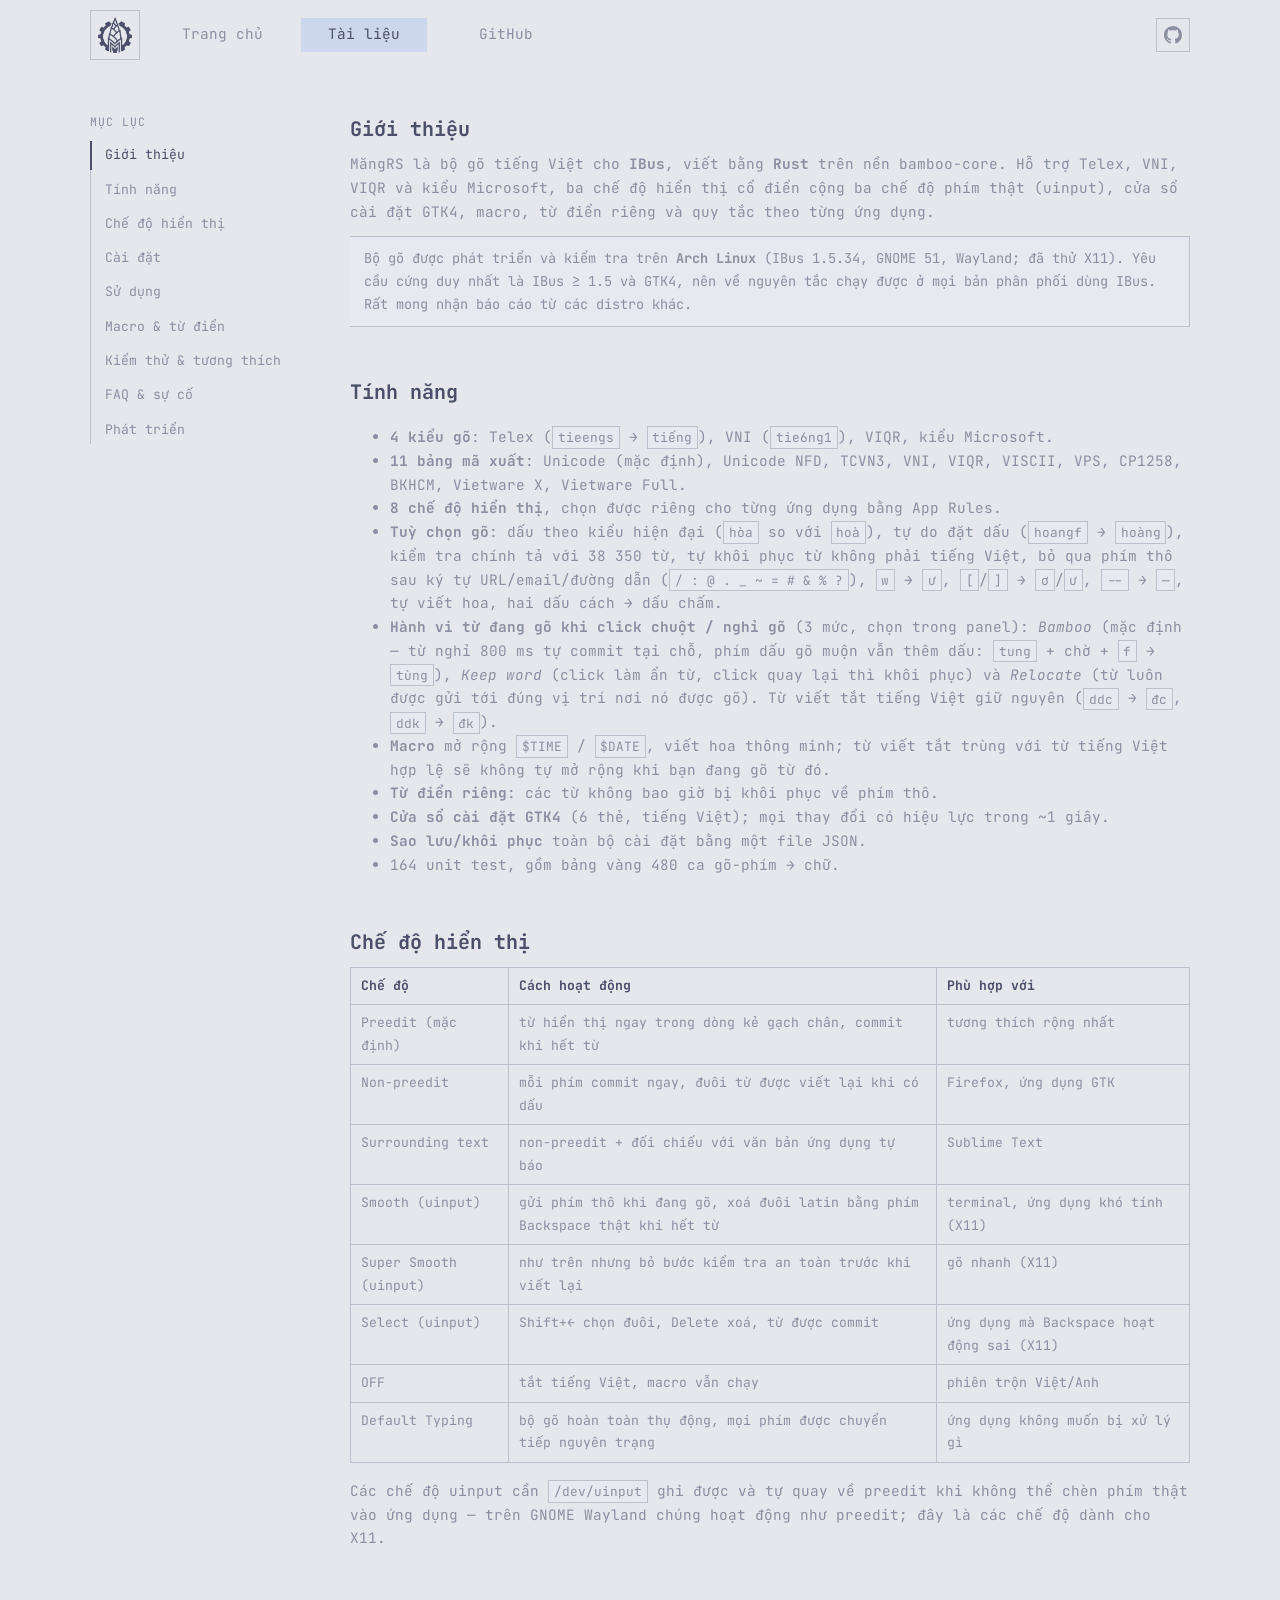
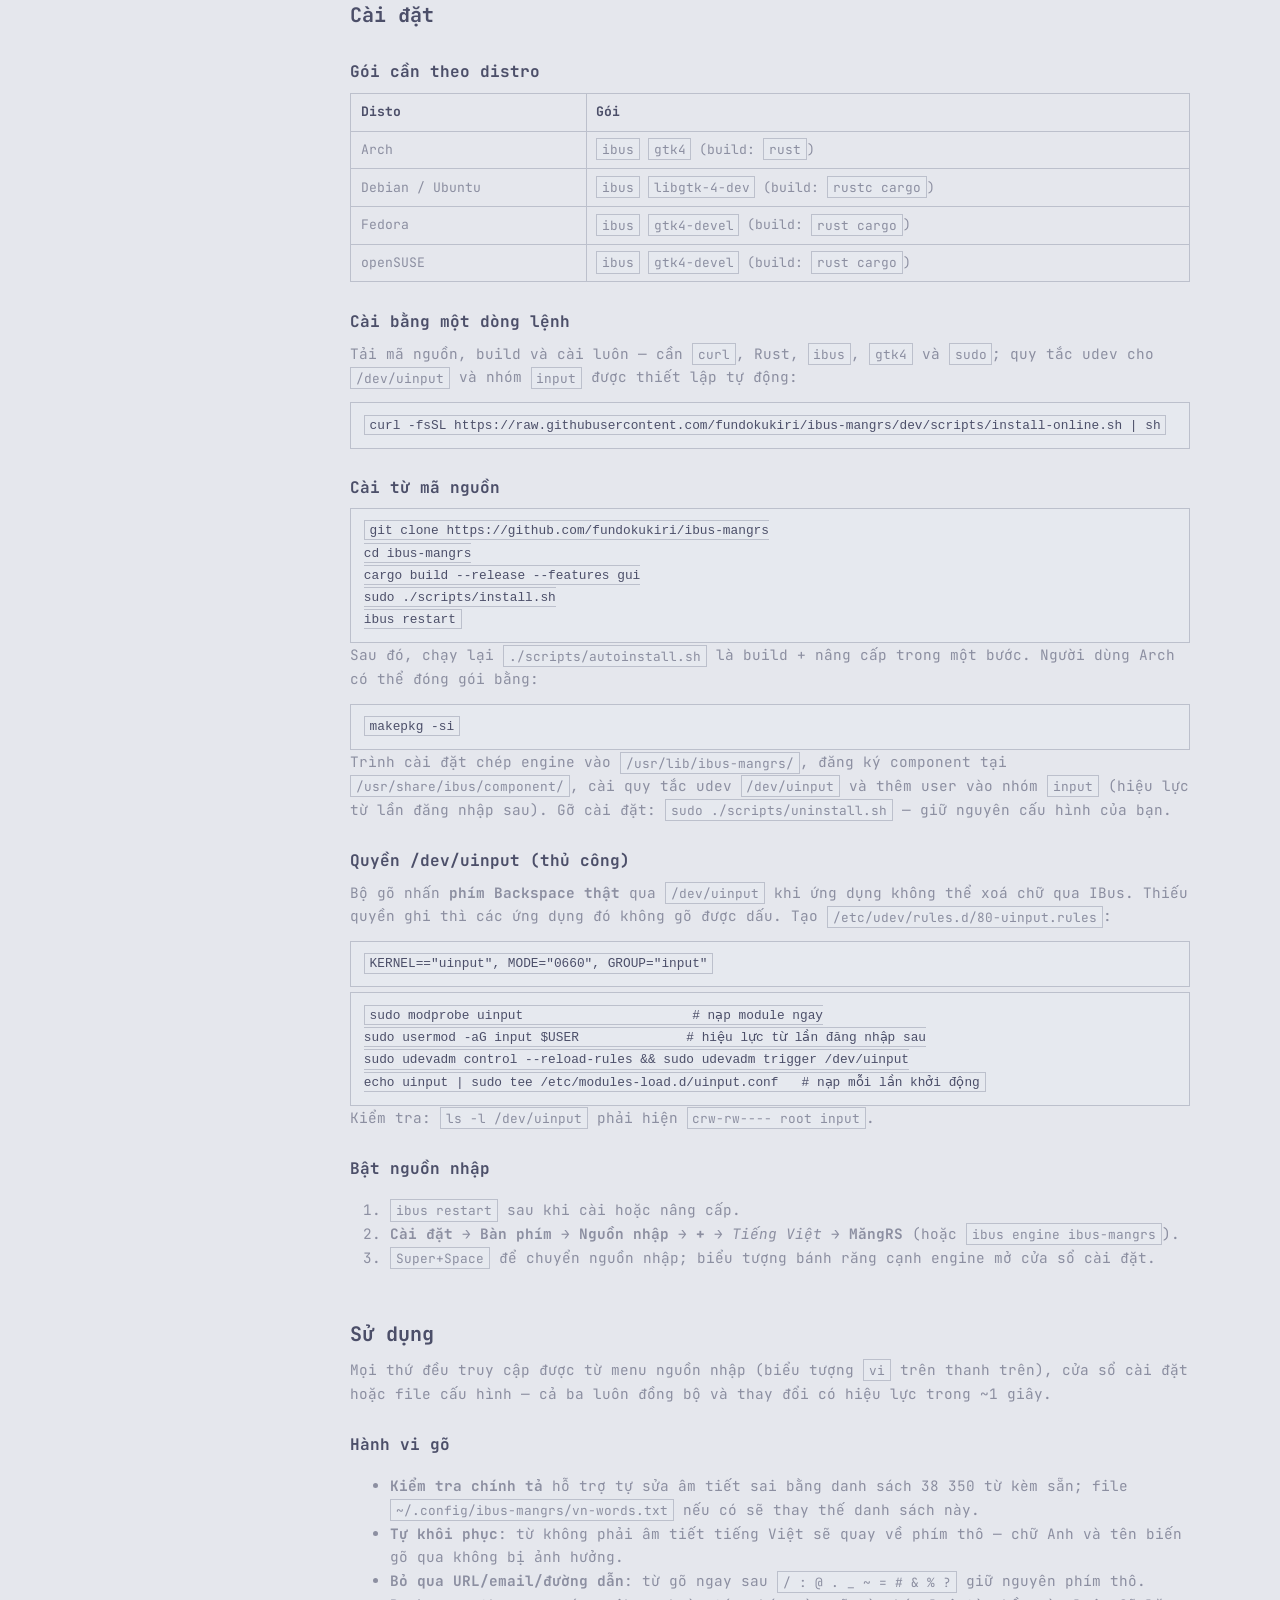
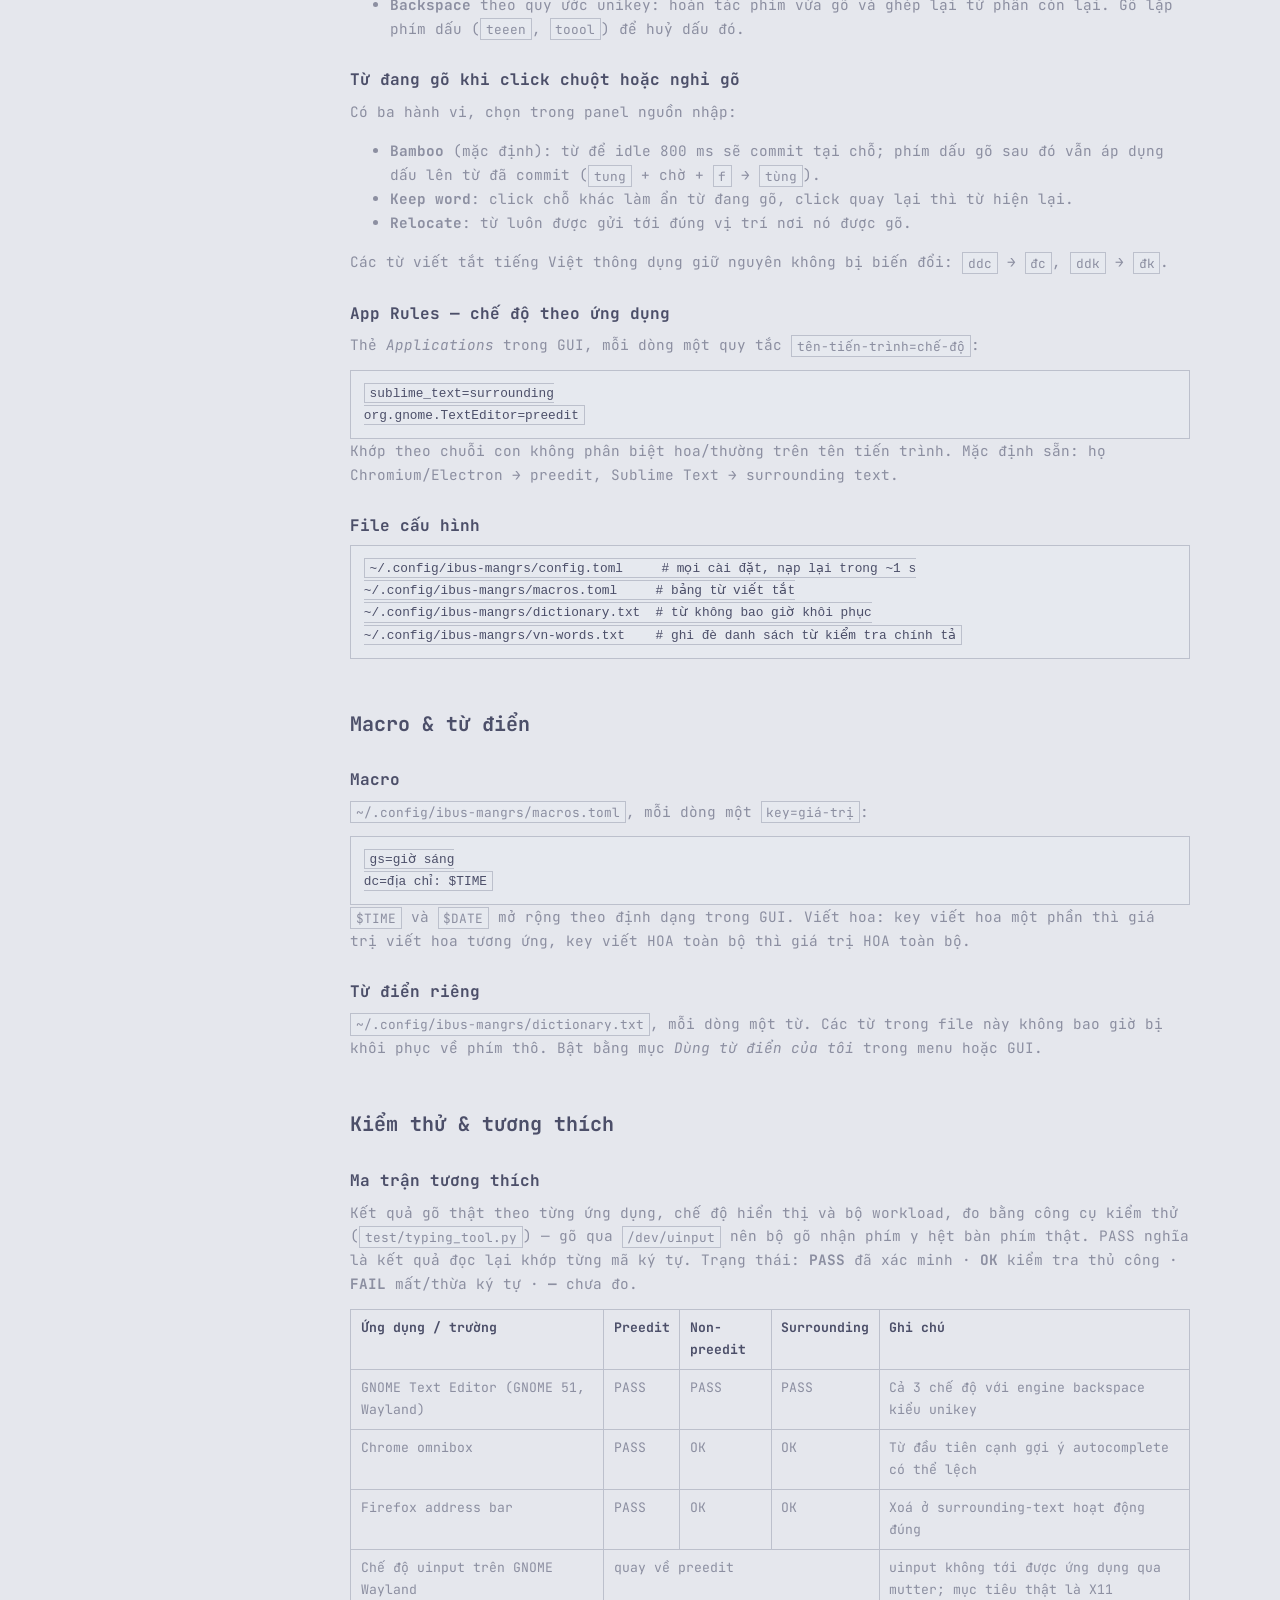
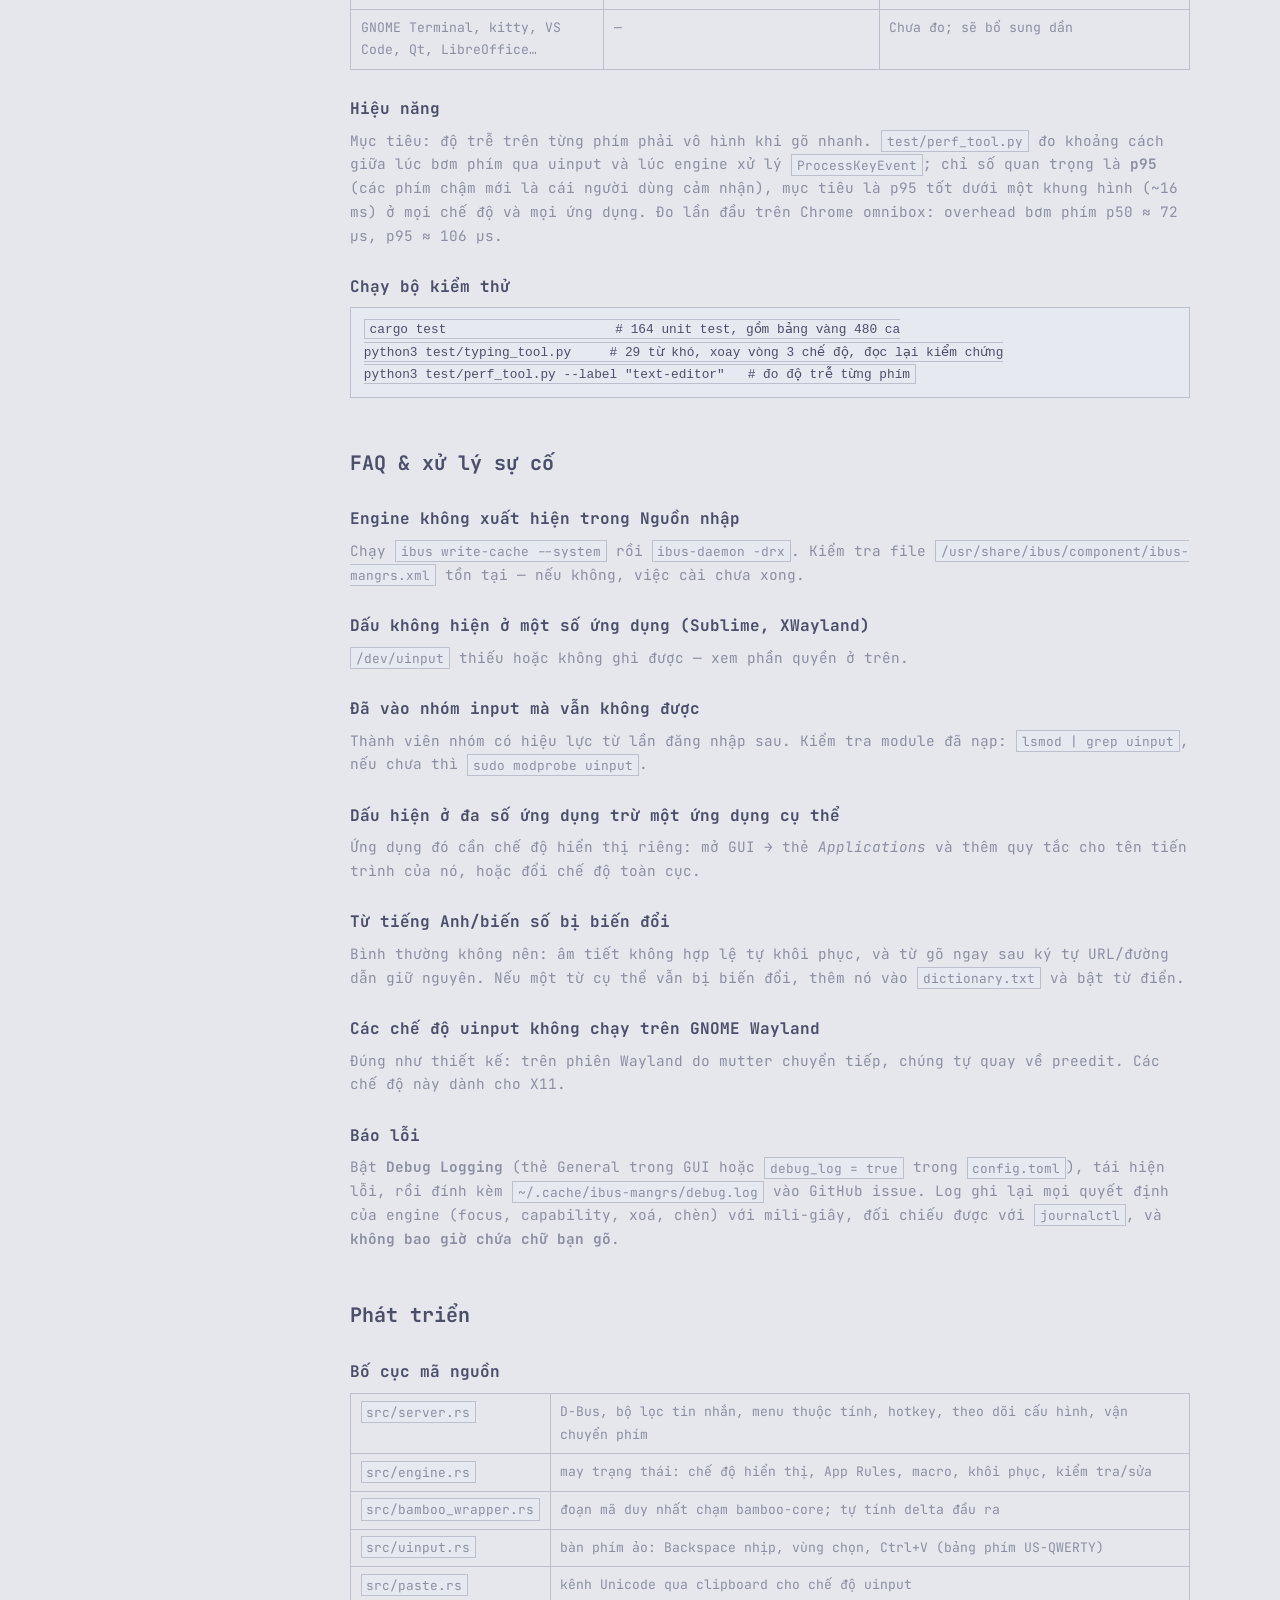
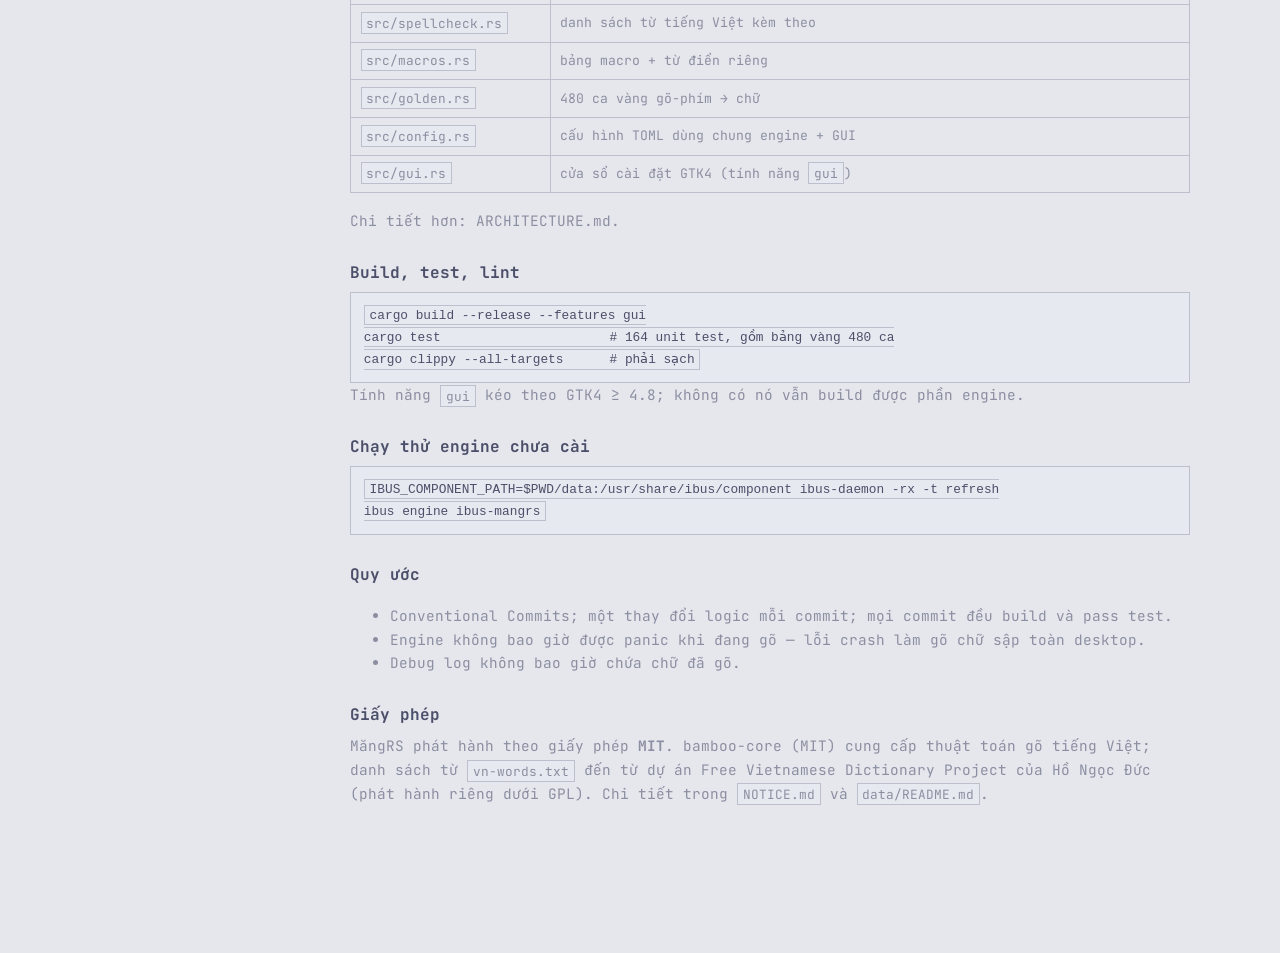
==== commit 7a585d16: "Update docs from ibus-mangrs dev branch; install cards in single row" ====
--- a/docs.html
+++ b/docs.html
@@ -183,6 +183,7 @@
           <li><a href="#cai-dat">Cài đặt</a></li>
           <li><a href="#su-dung">Sử dụng</a></li>
           <li><a href="#macro-tu-dien">Macro &amp; từ điển</a></li>
+          <li><a href="#kiem-thu">Kiểm thử &amp; tương thích</a></li>
           <li><a href="#faq">FAQ &amp; sự cố</a></li>
           <li><a href="#phat-trien">Phát triển</a></li>
         </ul>
@@ -207,6 +208,7 @@
             <li><strong>11 bảng mã xuất</strong>: Unicode (mặc định), Unicode NFD, TCVN3, VNI, VIQR, VISCII, VPS, CP1258, BKHCM, Vietware X, Vietware Full.</li>
             <li><strong>8 chế độ hiển thị</strong>, chọn được riêng cho từng ứng dụng bằng App Rules.</li>
             <li><strong>Tuỳ chọn gõ</strong>: dấu theo kiểu hiện đại (<code>hòa</code> so với <code>hoà</code>), tự do đặt dấu (<code>hoangf</code> → <code>hoàng</code>), kiểm tra chính tả với 38 350 từ, tự khôi phục từ không phải tiếng Việt, bỏ qua phím thô sau ký tự URL/email/đường dẫn (<code>/ : @ . _ ~ = # &amp; % ?</code>), <code>w</code> → <code>ư</code>, <code>[</code>/<code>]</code> → <code>ơ</code>/<code>ư</code>, <code>--</code> → <code>—</code>, tự viết hoa, hai dấu cách → dấu chấm.</li>
+            <li><strong>Hành vi từ đang gõ khi click chuột / nghỉ gõ</strong> (3 mức, chọn trong panel): <em>Bamboo</em> (mặc định — từ nghỉ 800 ms tự commit tại chỗ, phím dấu gõ muộn vẫn thêm dấu: <code>tung</code> + chờ + <code>f</code> → <code>tùng</code>), <em>Keep word</em> (click làm ẩn từ, click quay lại thì khôi phục) và <em>Relocate</em> (từ luôn được gửi tới đúng vị trí nơi nó được gõ). Từ viết tắt tiếng Việt giữ nguyên (<code>ddc</code> → <code>đc</code>, <code>ddk</code> → <code>đk</code>).</li>
             <li><strong>Macro</strong> mở rộng <code>$TIME</code> / <code>$DATE</code>, viết hoa thông minh; từ viết tắt trùng với từ tiếng Việt hợp lệ sẽ không tự mở rộng khi bạn đang gõ từ đó.</li>
             <li><strong>Từ điển riêng</strong>: các từ không bao giờ bị khôi phục về phím thô.</li>
             <li><strong>Cửa sổ cài đặt GTK4</strong> (6 thẻ, tiếng Việt); mọi thay đổi có hiệu lực trong ~1 giây.</li>
@@ -298,6 +300,15 @@
             Gõ lặp phím dấu (<code>teeen</code>, <code>toool</code>) để huỷ dấu đó.</li>
           </ul>
 
+          <h3>Từ đang gõ khi click chuột hoặc nghỉ gõ</h3>
+          <p>Có ba hành vi, chọn trong panel nguồn nhập:</p>
+          <ul>
+            <li><strong>Bamboo</strong> (mặc định): từ để idle 800 ms sẽ commit tại chỗ; phím dấu gõ sau đó vẫn áp dụng dấu lên từ đã commit (<code>tung</code> + chờ + <code>f</code> → <code>tùng</code>).</li>
+            <li><strong>Keep word</strong>: click chỗ khác làm ẩn từ đang gõ, click quay lại thì từ hiện lại.</li>
+            <li><strong>Relocate</strong>: từ luôn được gửi tới đúng vị trí nơi nó được gõ.</li>
+          </ul>
+          <p>Các từ viết tắt tiếng Việt thông dụng giữ nguyên không bị biến đổi: <code>ddc</code> → <code>đc</code>, <code>ddk</code> → <code>đk</code>.</p>
+
           <h3>App Rules — chế độ theo ứng dụng</h3>
           <p>Thẻ <em>Applications</em> trong GUI, mỗi dòng một quy tắc <code>tên-tiến-trình=chế-độ</code>:</p>
           <pre class="install-code"><code>sublime_text=surrounding
@@ -323,6 +334,36 @@
           <h3>Từ điển riêng</h3>
           <p><code>~/.config/ibus-mangrs/dictionary.txt</code>, mỗi dòng một từ. Các từ trong file này không bao giờ bị
           khôi phục về phím thô. Bật bằng mục <em>Dùng từ điển của tôi</em> trong menu hoặc GUI.</p>
+        </section>
+
+        <section id="kiem-thu">
+          <h2>Kiểm thử &amp; tương thích</h2>
+
+          <h3>Ma trận tương thích</h3>
+          <p>Kết quả gõ thật theo từng ứng dụng, chế độ hiển thị và bộ workload, đo bằng công cụ kiểm thử
+          (<code>test/typing_tool.py</code>) — gõ qua <code>/dev/uinput</code> nên bộ gõ nhận phím y hệt bàn phím thật.
+          PASS nghĩa là kết quả đọc lại khớp từng mã ký tự. Trạng thái: <strong>PASS</strong> đã xác minh ·
+          <strong>OK</strong> kiểm tra thủ công · <strong>FAIL</strong> mất/thừa ký tự · <strong>—</strong> chưa đo.</p>
+          <table class="docs-table">
+            <tr><th>Ứng dụng / trường</th><th>Preedit</th><th>Non-preedit</th><th>Surrounding</th><th>Ghi chú</th></tr>
+            <tr><td>GNOME Text Editor (GNOME 51, Wayland)</td><td>PASS</td><td>PASS</td><td>PASS</td><td>Cả 3 chế độ với engine backspace kiểu unikey</td></tr>
+            <tr><td>Chrome omnibox</td><td>PASS</td><td>OK</td><td>OK</td><td>Từ đầu tiên cạnh gợi ý autocomplete có thể lệch</td></tr>
+            <tr><td>Firefox address bar</td><td>PASS</td><td>OK</td><td>OK</td><td>Xoá ở surrounding-text hoạt động đúng</td></tr>
+            <tr><td>Chế độ uinput trên GNOME Wayland</td><td colspan="3">quay về preedit</td><td>uinput không tới được ứng dụng qua mutter; mục tiêu thật là X11</td></tr>
+            <tr><td>GNOME Terminal, kitty, VS Code, Qt, LibreOffice…</td><td colspan="3">—</td><td>Chưa đo; sẽ bổ sung dần</td></tr>
+          </table>
+
+          <h3>Hiệu năng</h3>
+          <p>Mục tiêu: độ trễ trên từng phím phải vô hình khi gõ nhanh. <code>test/perf_tool.py</code> đo khoảng cách
+          giữa lúc bơm phím qua uinput và lúc engine xử lý <code>ProcessKeyEvent</code>; chỉ số quan trọng là
+          <strong>p95</strong> (các phím chậm mới là cái người dùng cảm nhận), mục tiêu là p95 tốt dưới một khung hình
+          (~16 ms) ở mọi chế độ và mọi ứng dụng. Đo lần đầu trên Chrome omnibox: overhead bơm phím p50 ≈ 72 µs,
+          p95 ≈ 106 µs.</p>
+
+          <h3>Chạy bộ kiểm thử</h3>
+          <pre class="install-code"><code>cargo test                      # 164 unit test, gồm bảng vàng 480 ca
+python3 test/typing_tool.py     # 29 từ khó, xoay vòng 3 chế độ, đọc lại kiểm chứng
+python3 test/perf_tool.py --label "text-editor"   # đo độ trễ từng phím</code></pre>
         </section>
 
         <section id="faq">
--- a/assets/css/styles.css
+++ b/assets/css/styles.css
@@ -1449,13 +1449,27 @@
 
 .install-grid {
   display: grid;
-  grid-template-columns: repeat(2, minmax(0, 1fr));
+  grid-template-columns: minmax(0, 1fr);
   gap: clamp(1rem, 3vw, 1.4rem);
 }
 
 .install-card {
+  flex-direction: row;
+  flex-wrap: wrap;
+  align-items: center;
+  justify-content: space-between;
   padding: clamp(1.1rem, 2.5vw, 1.6rem);
-  gap: 0.7rem;
+  gap: 0.7rem 1.5rem;
+}
+
+.install-card > h3,
+.install-card > p {
+  flex: 1 1 14rem;
+}
+
+.install-card > .install-code-wrap {
+  flex: 2 1 22rem;
+  min-width: 0;
 }
 
 .install-card h3 {
@@ -1541,14 +1555,6 @@
   .wordmark-canvas {
     width: 100%;
   }
-
-  .install-grid {
-    grid-template-columns: 1fr;
-  }
-
-  .install-card-after {
-    grid-column: auto;
-  }
 }
 
 @media (prefers-reduced-motion: reduce) {
